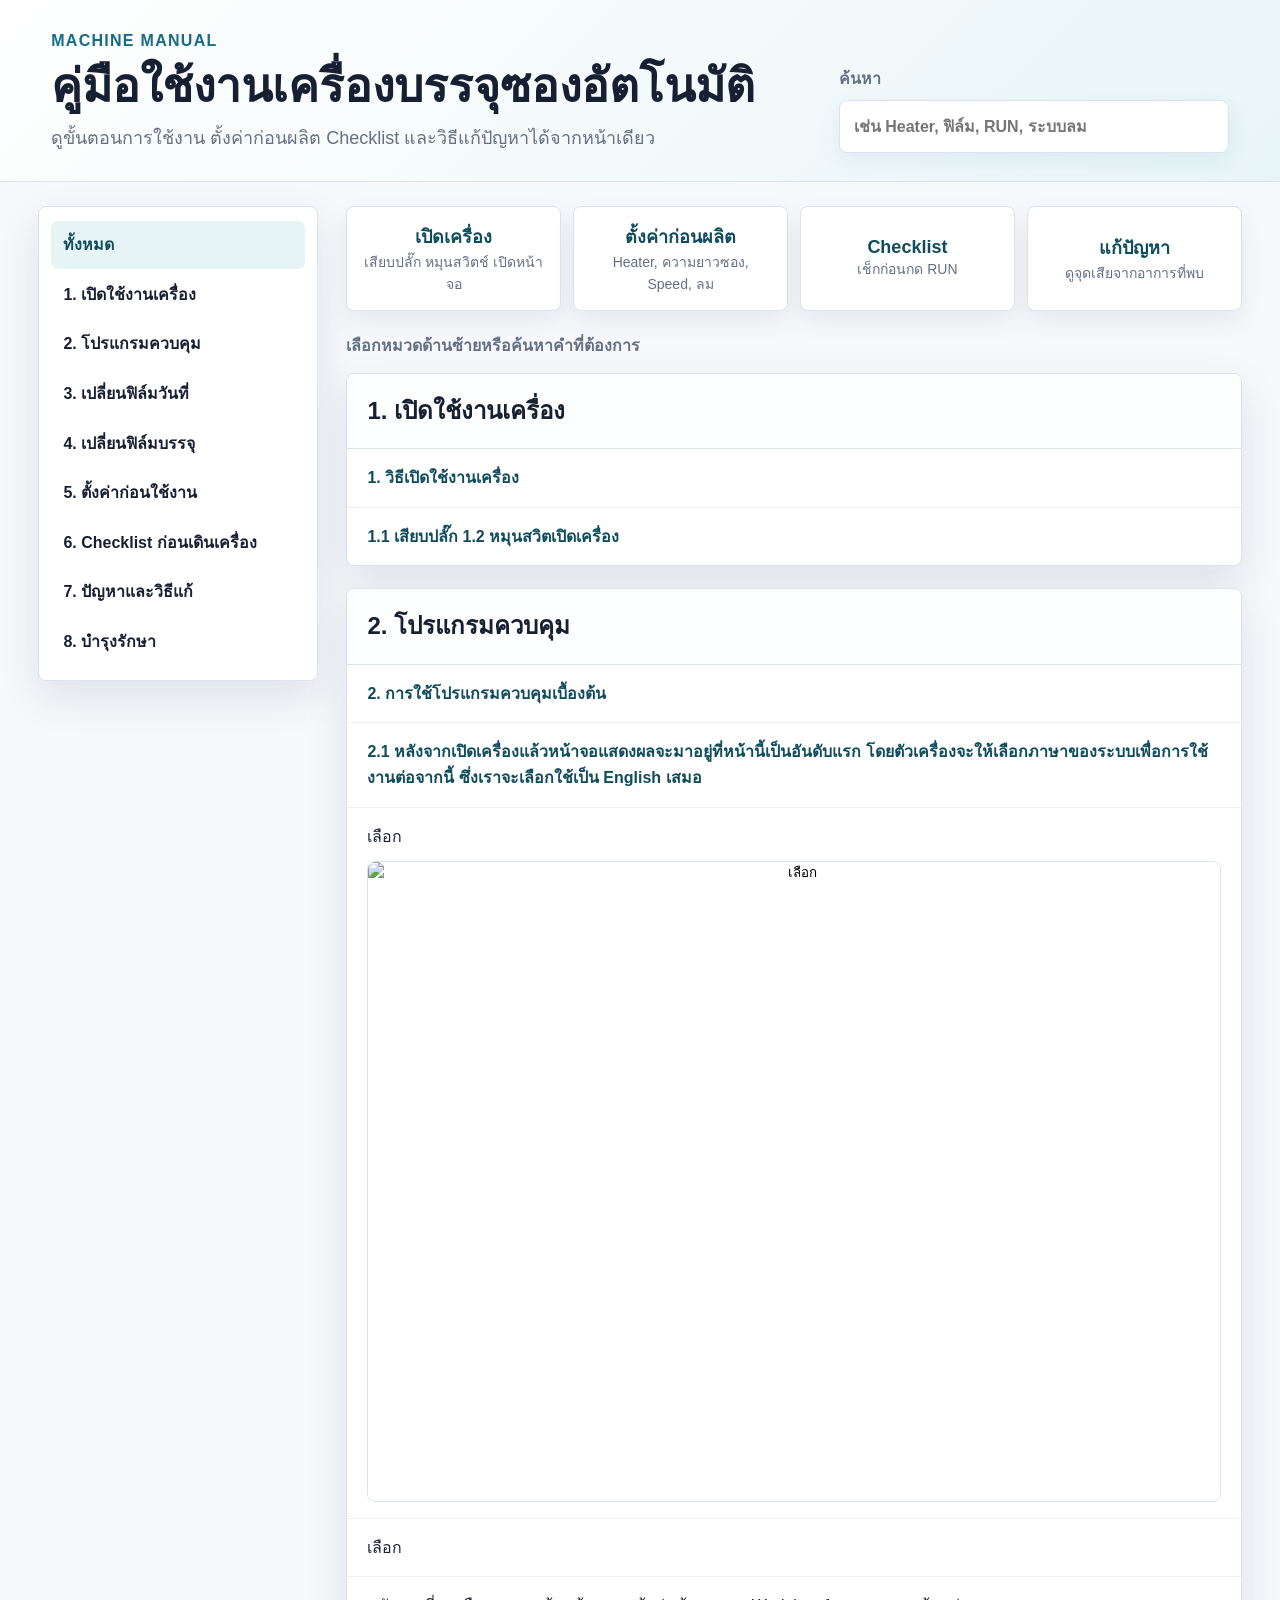
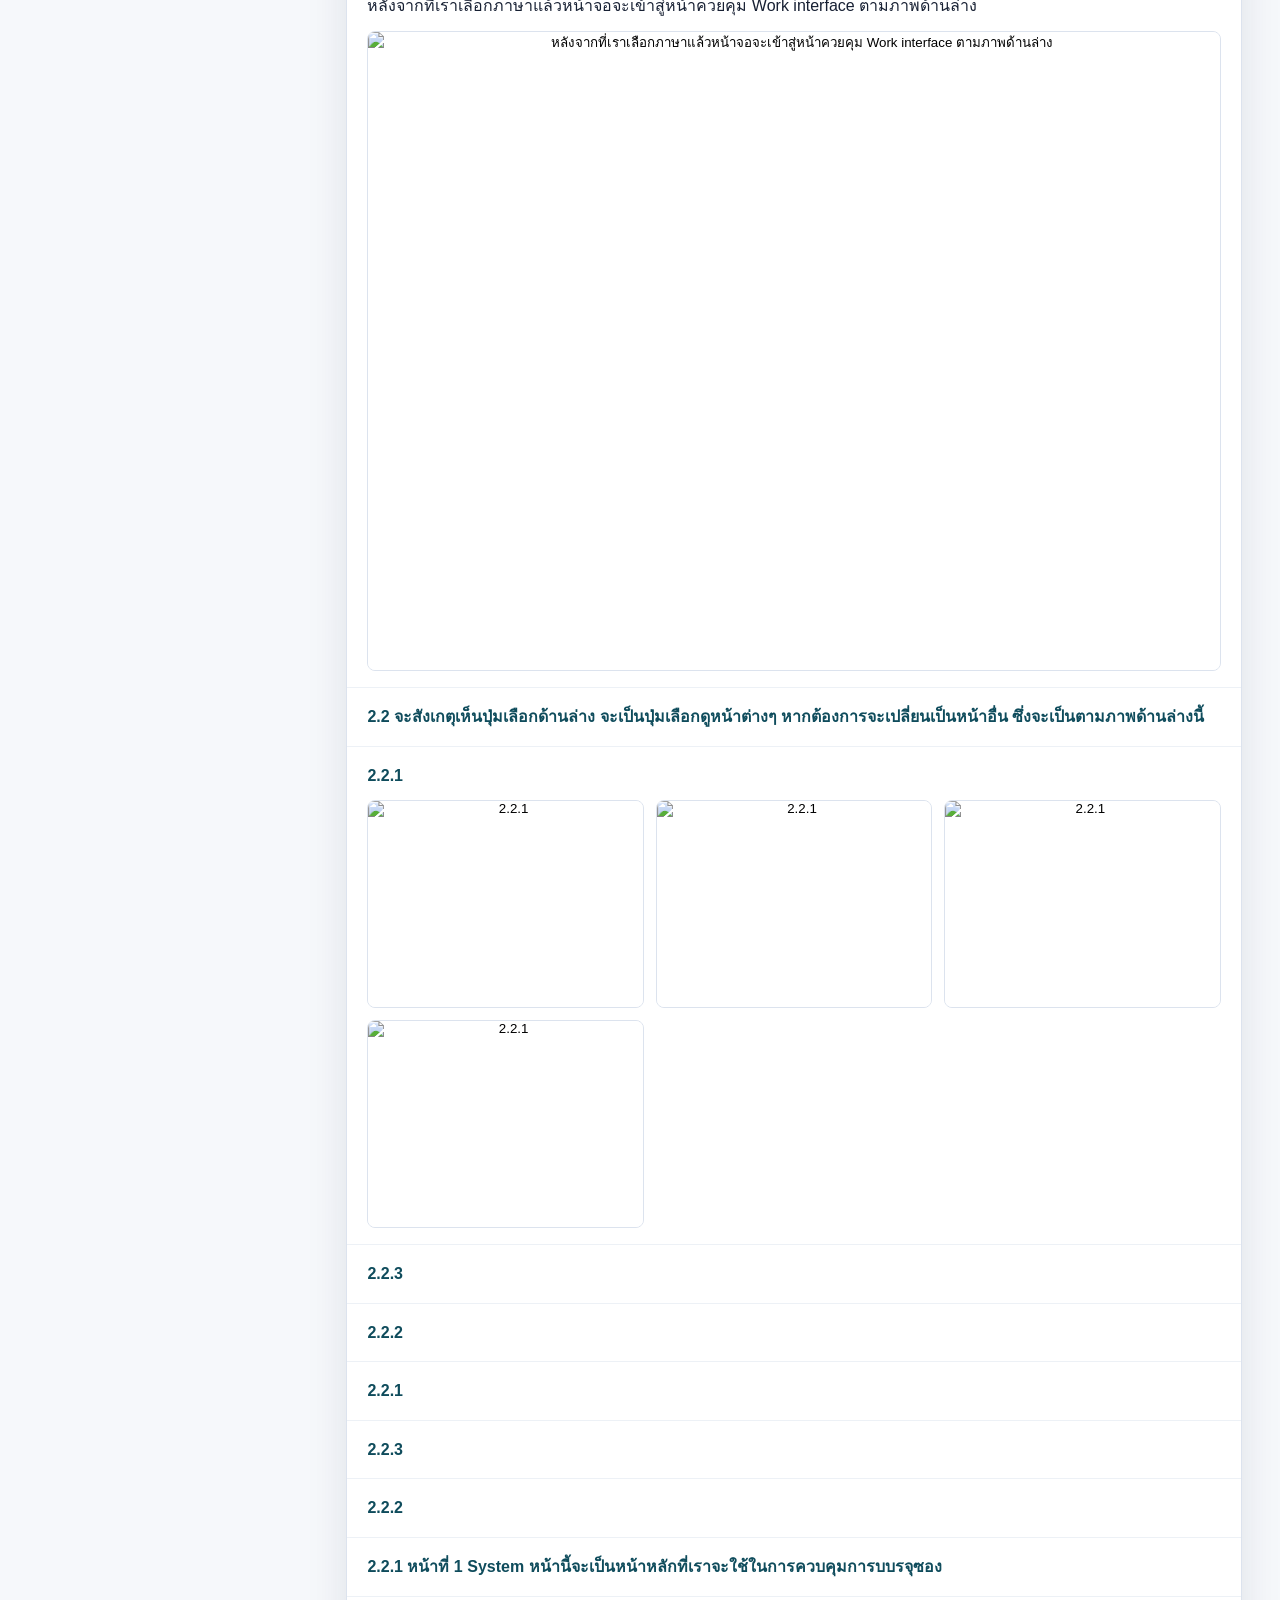
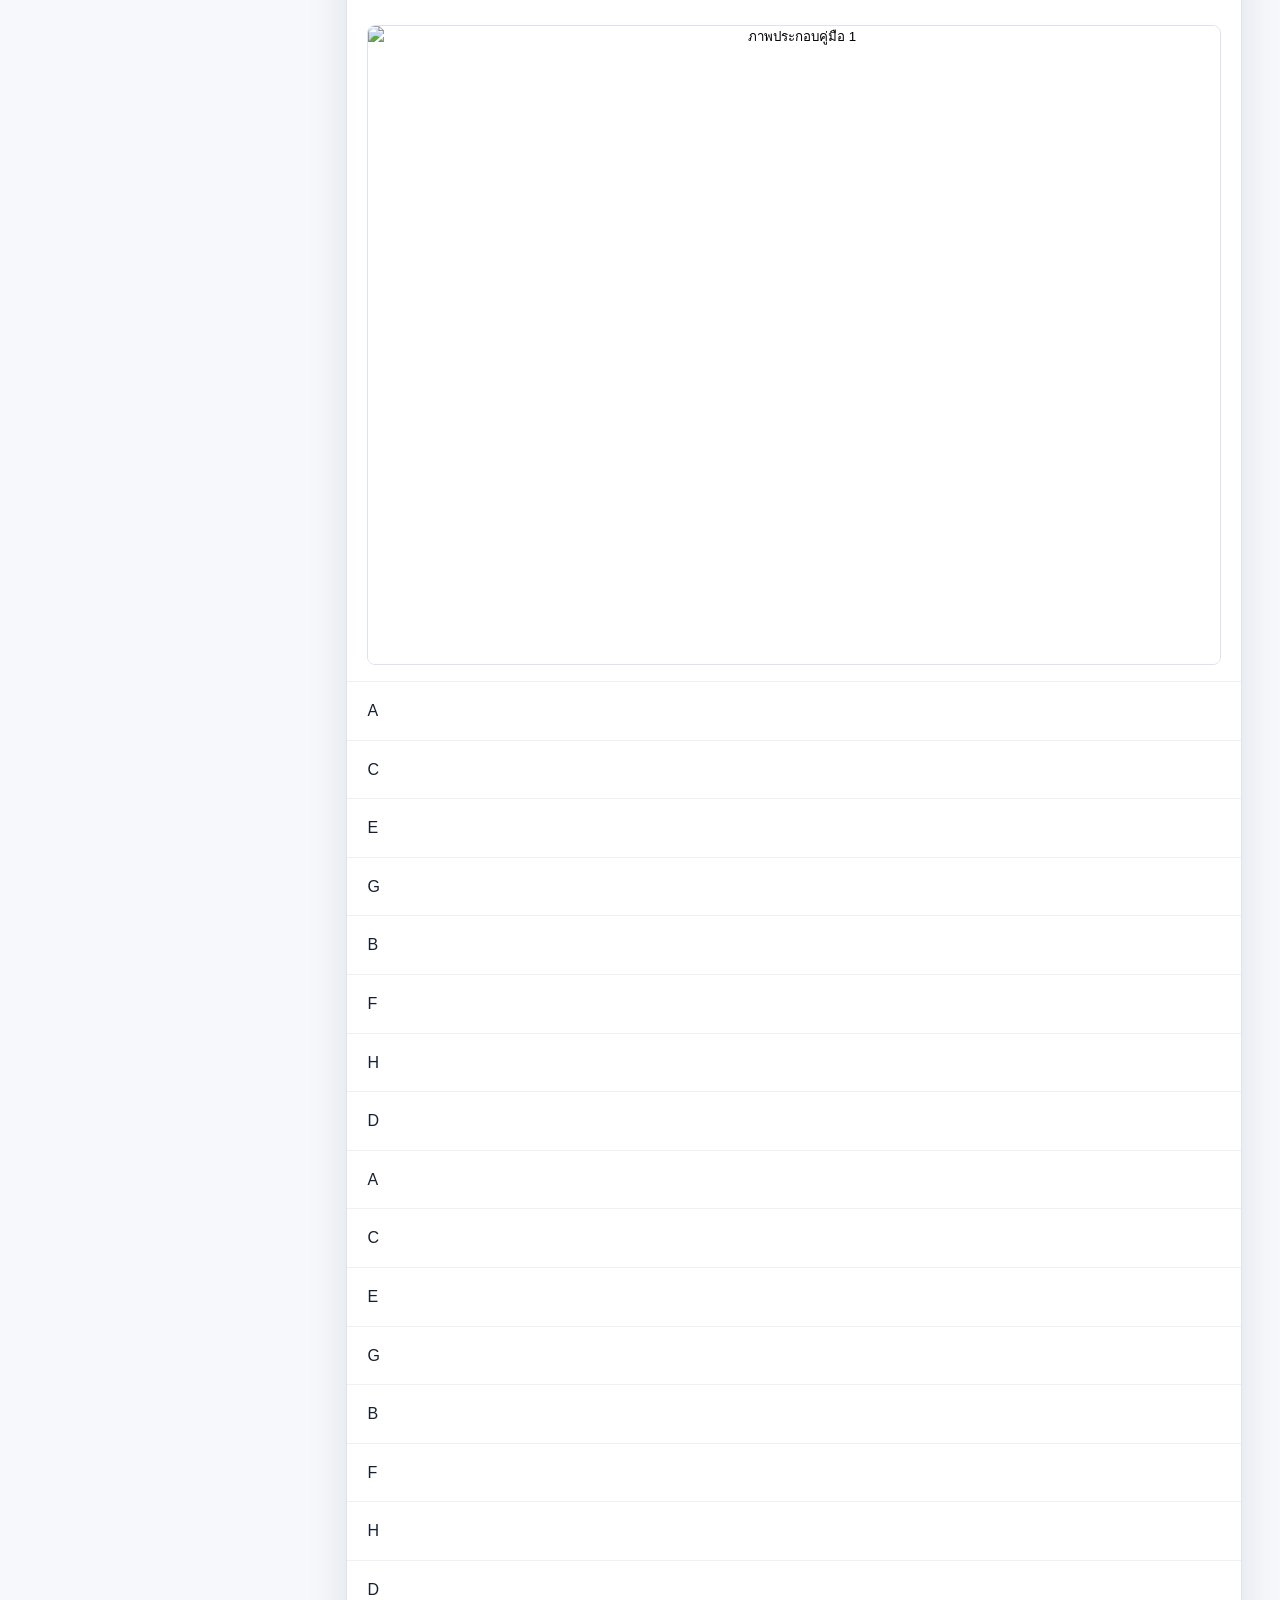
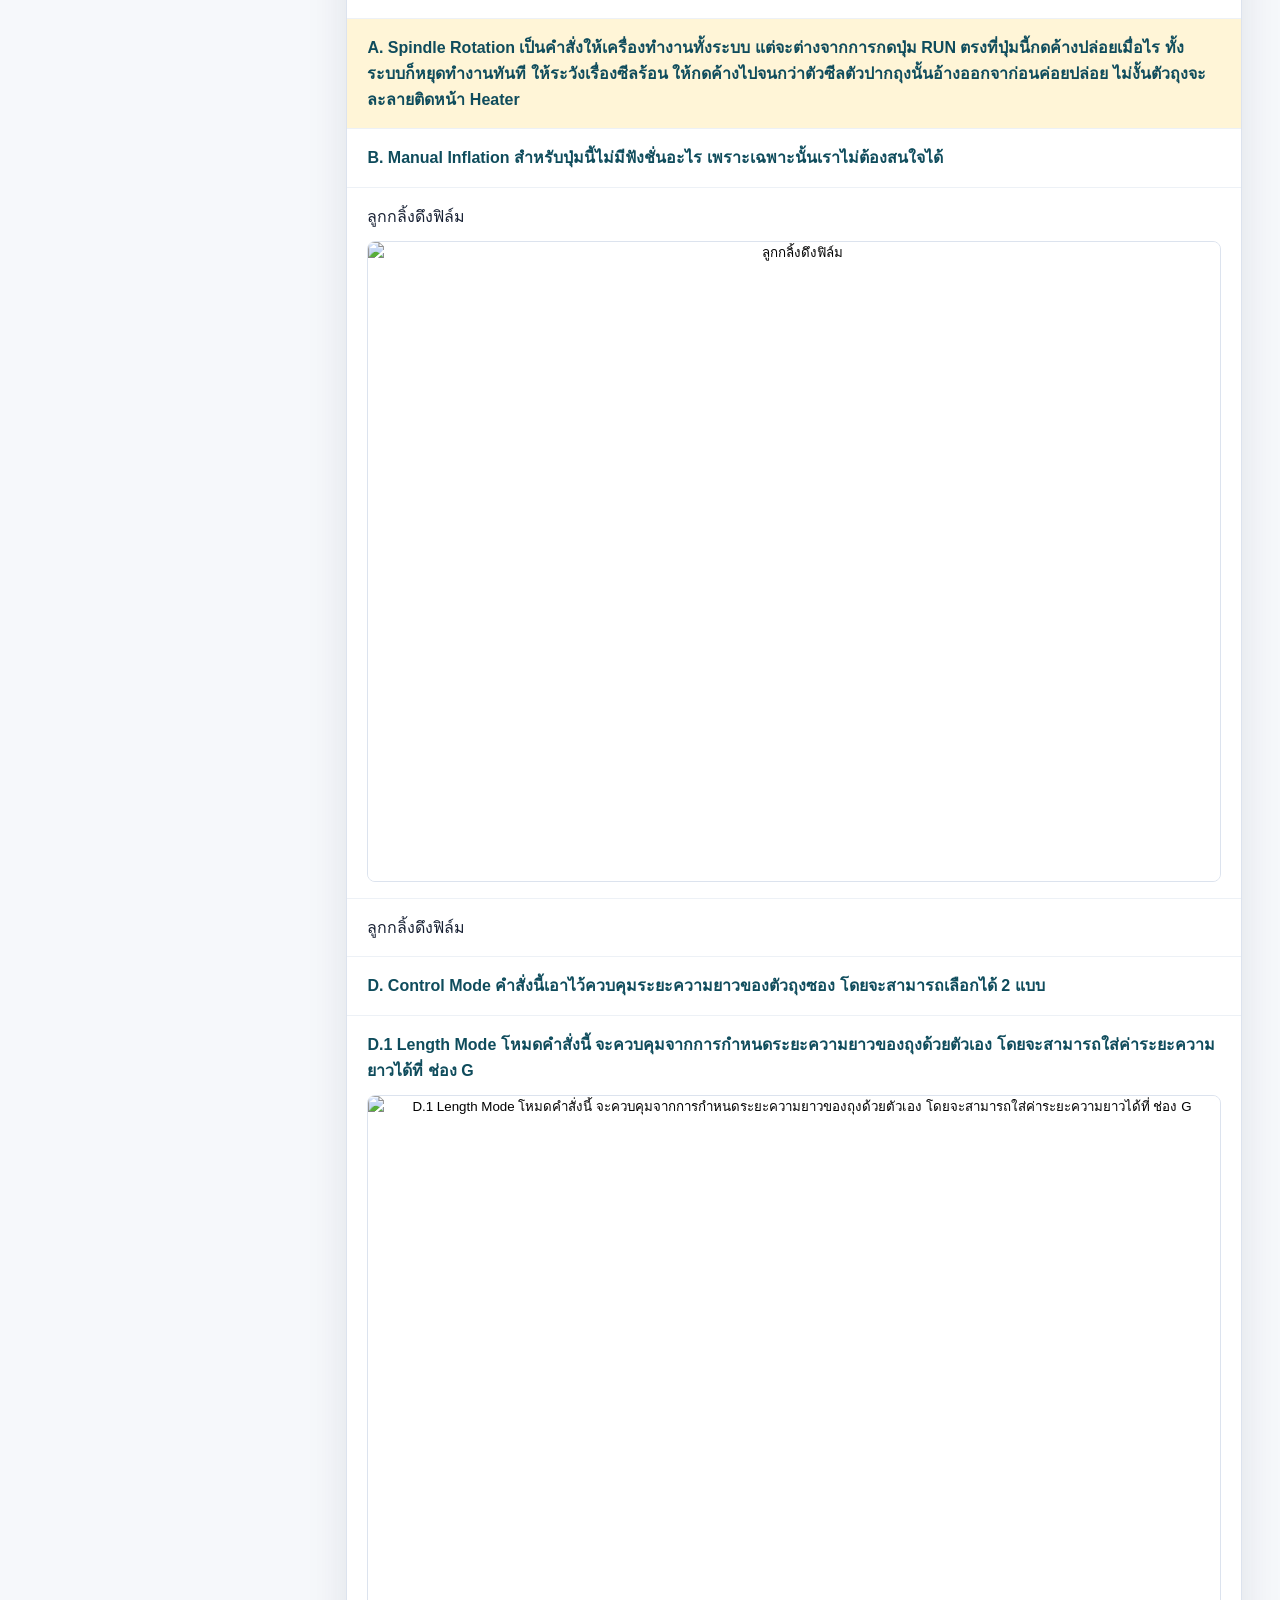
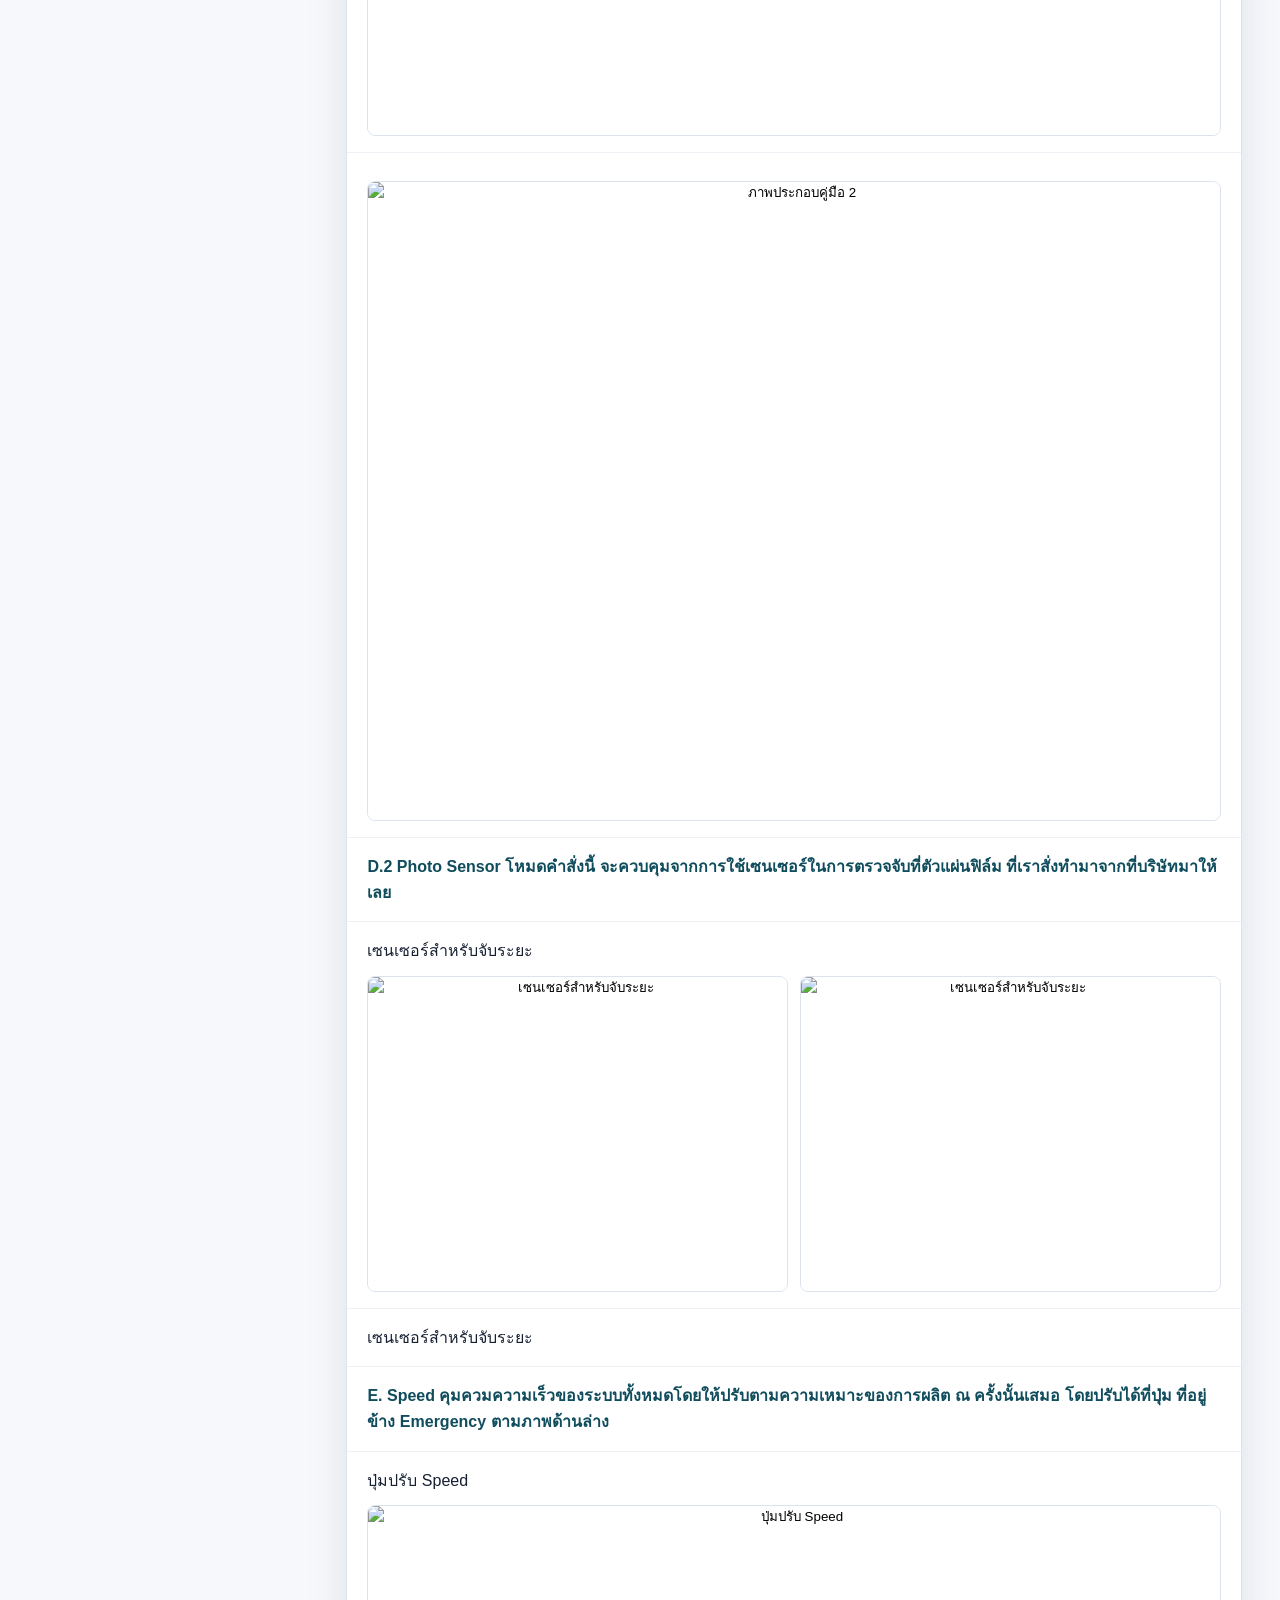
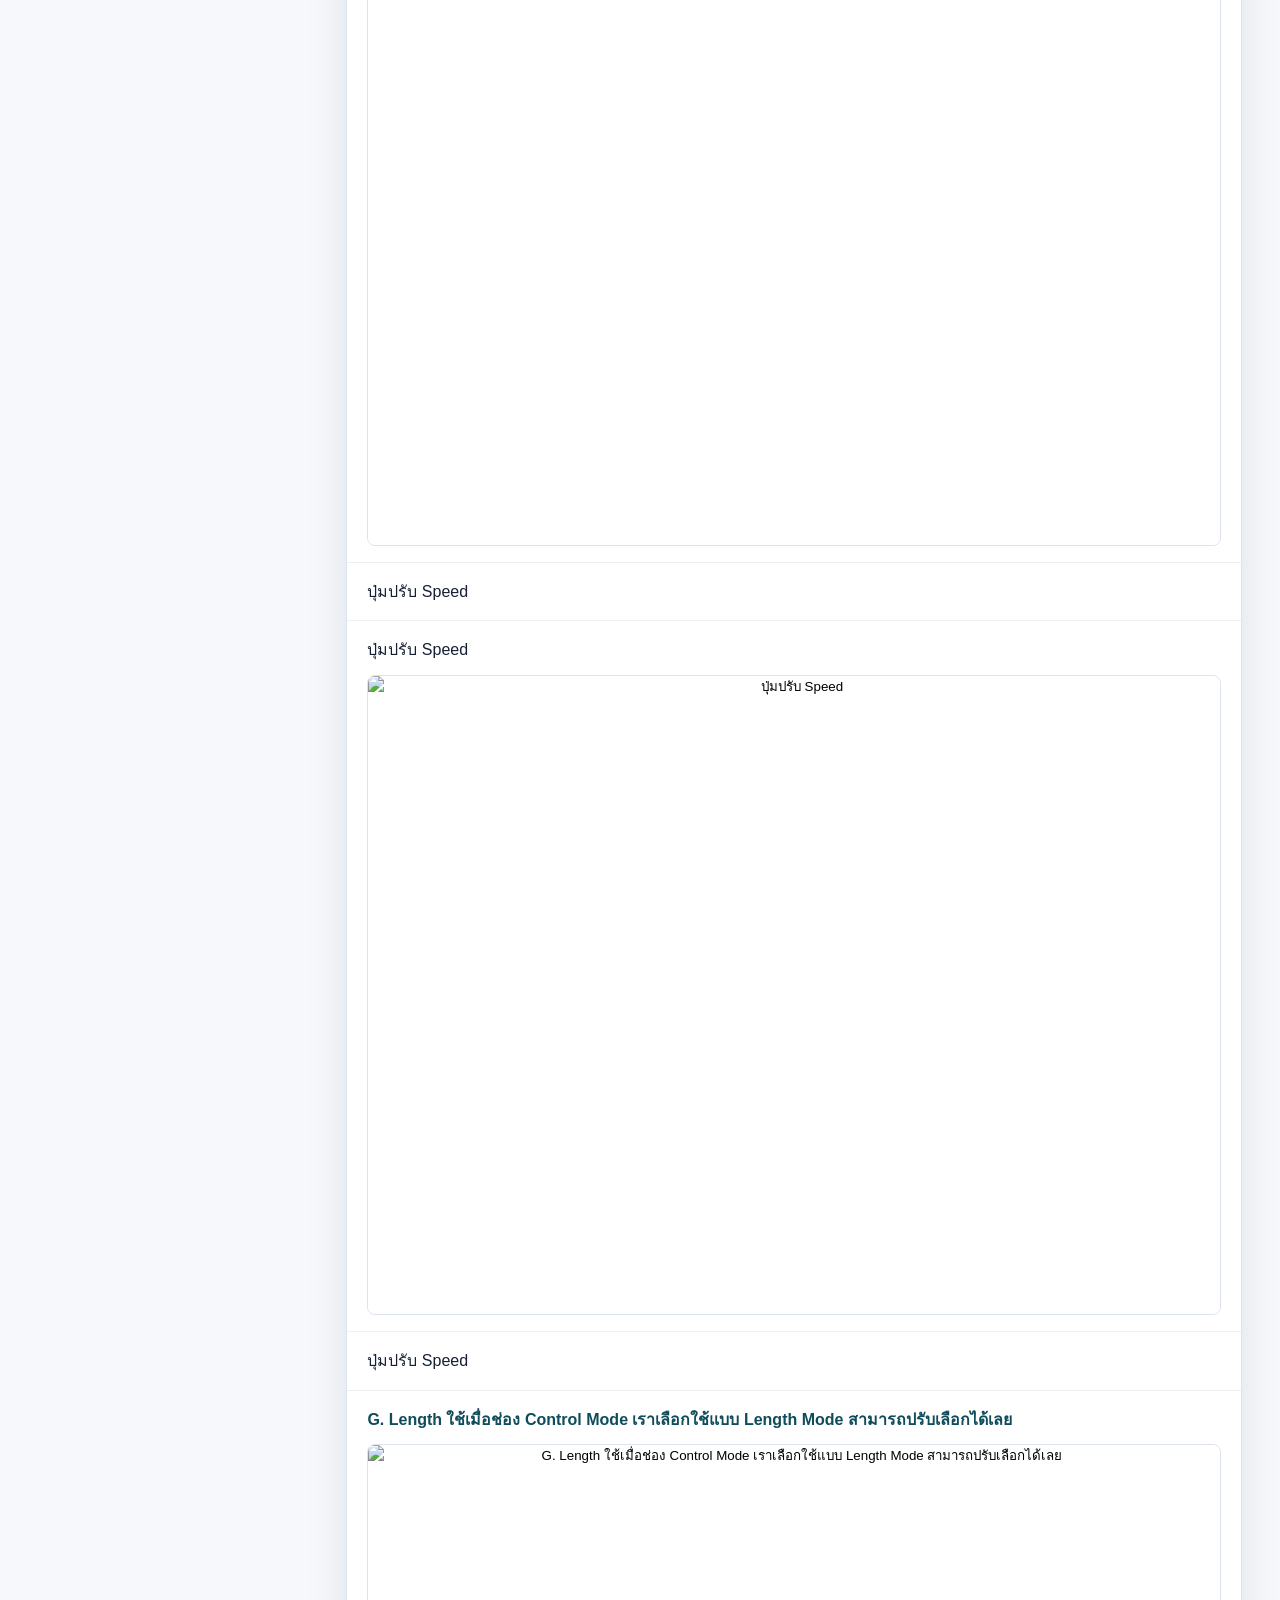
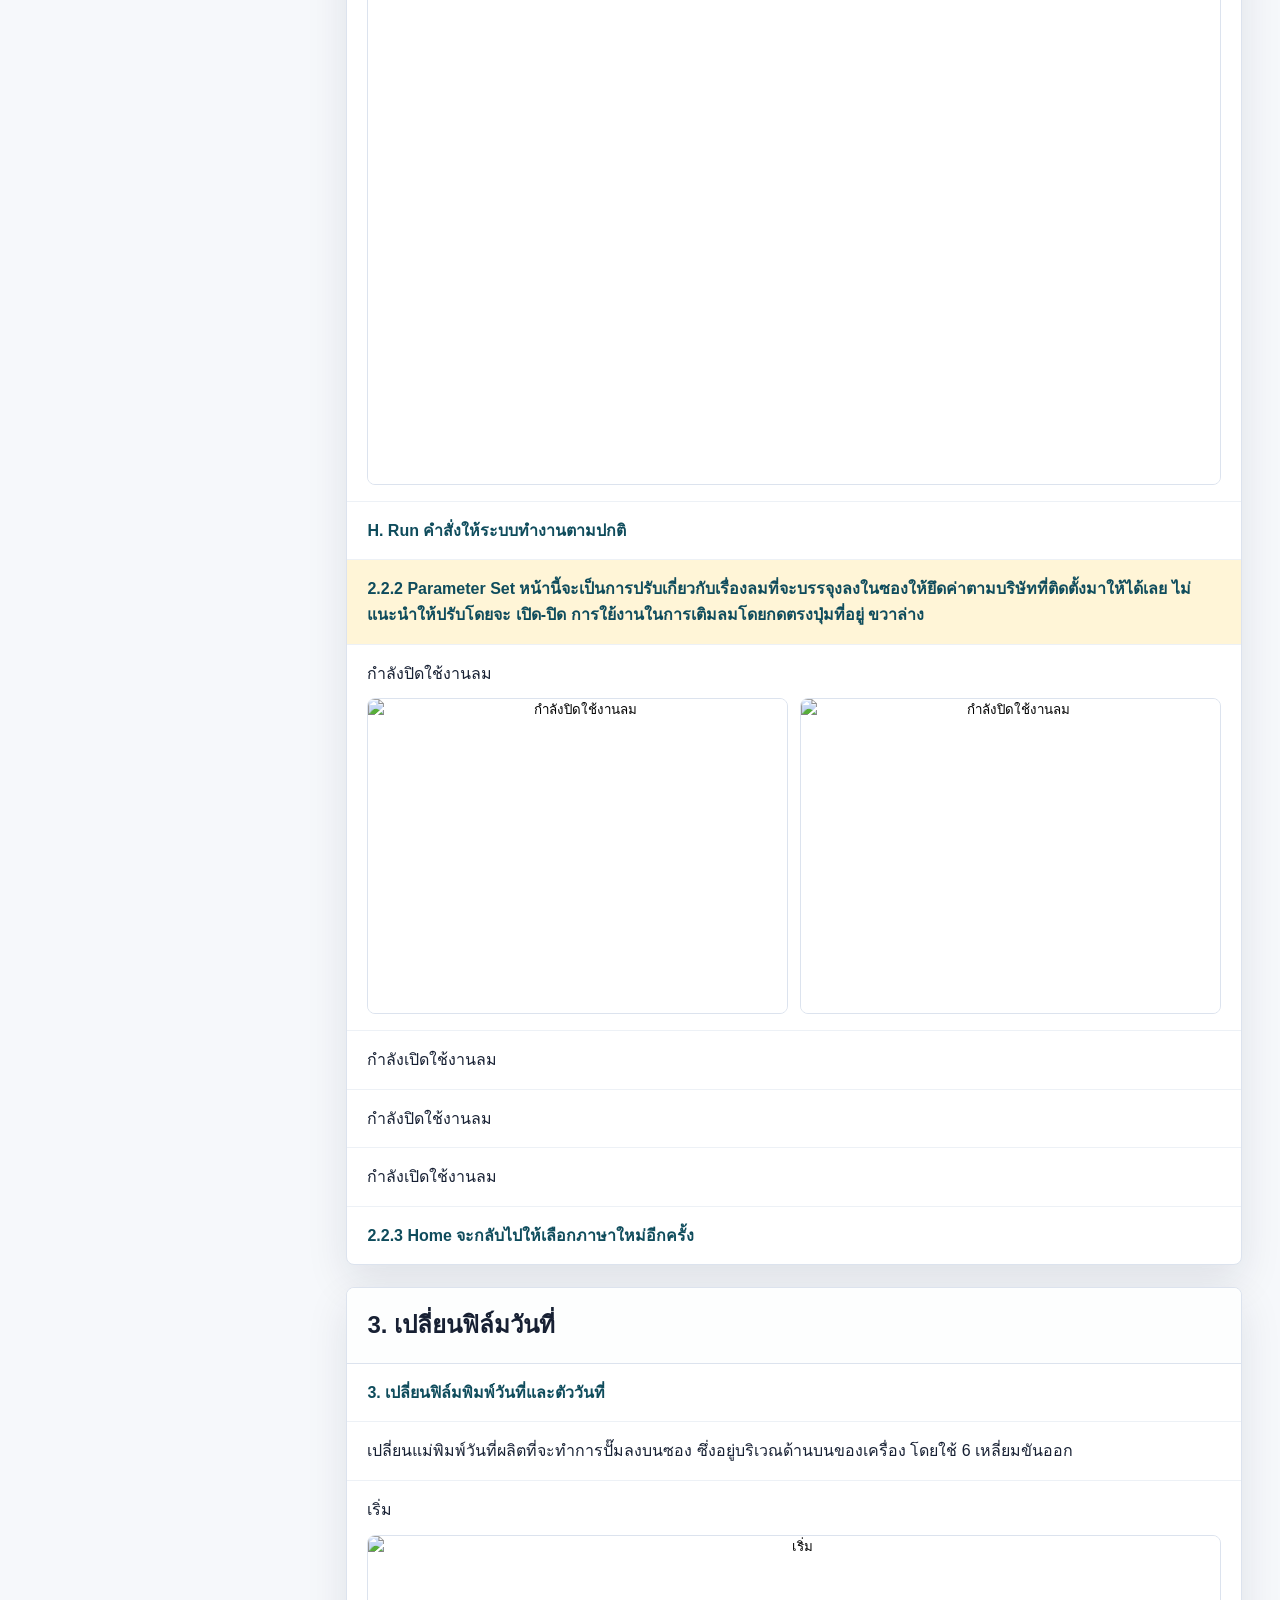
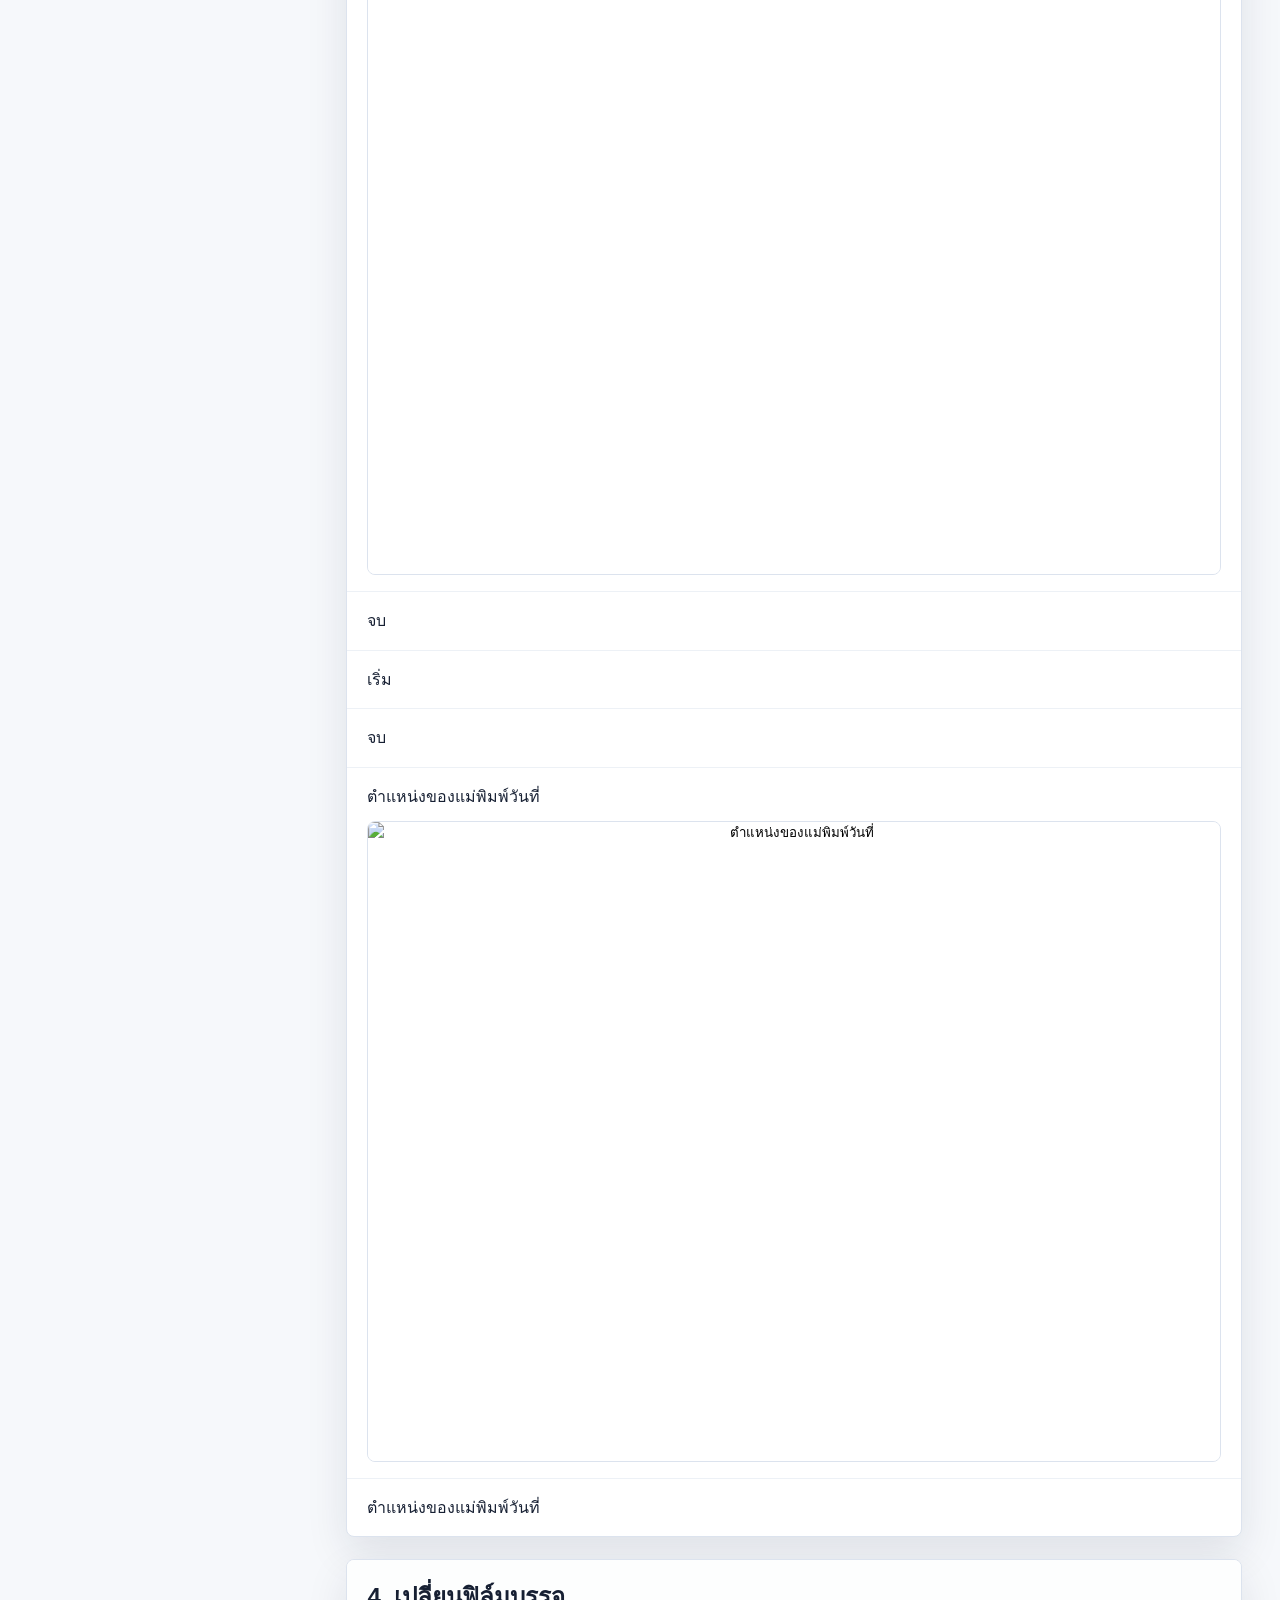
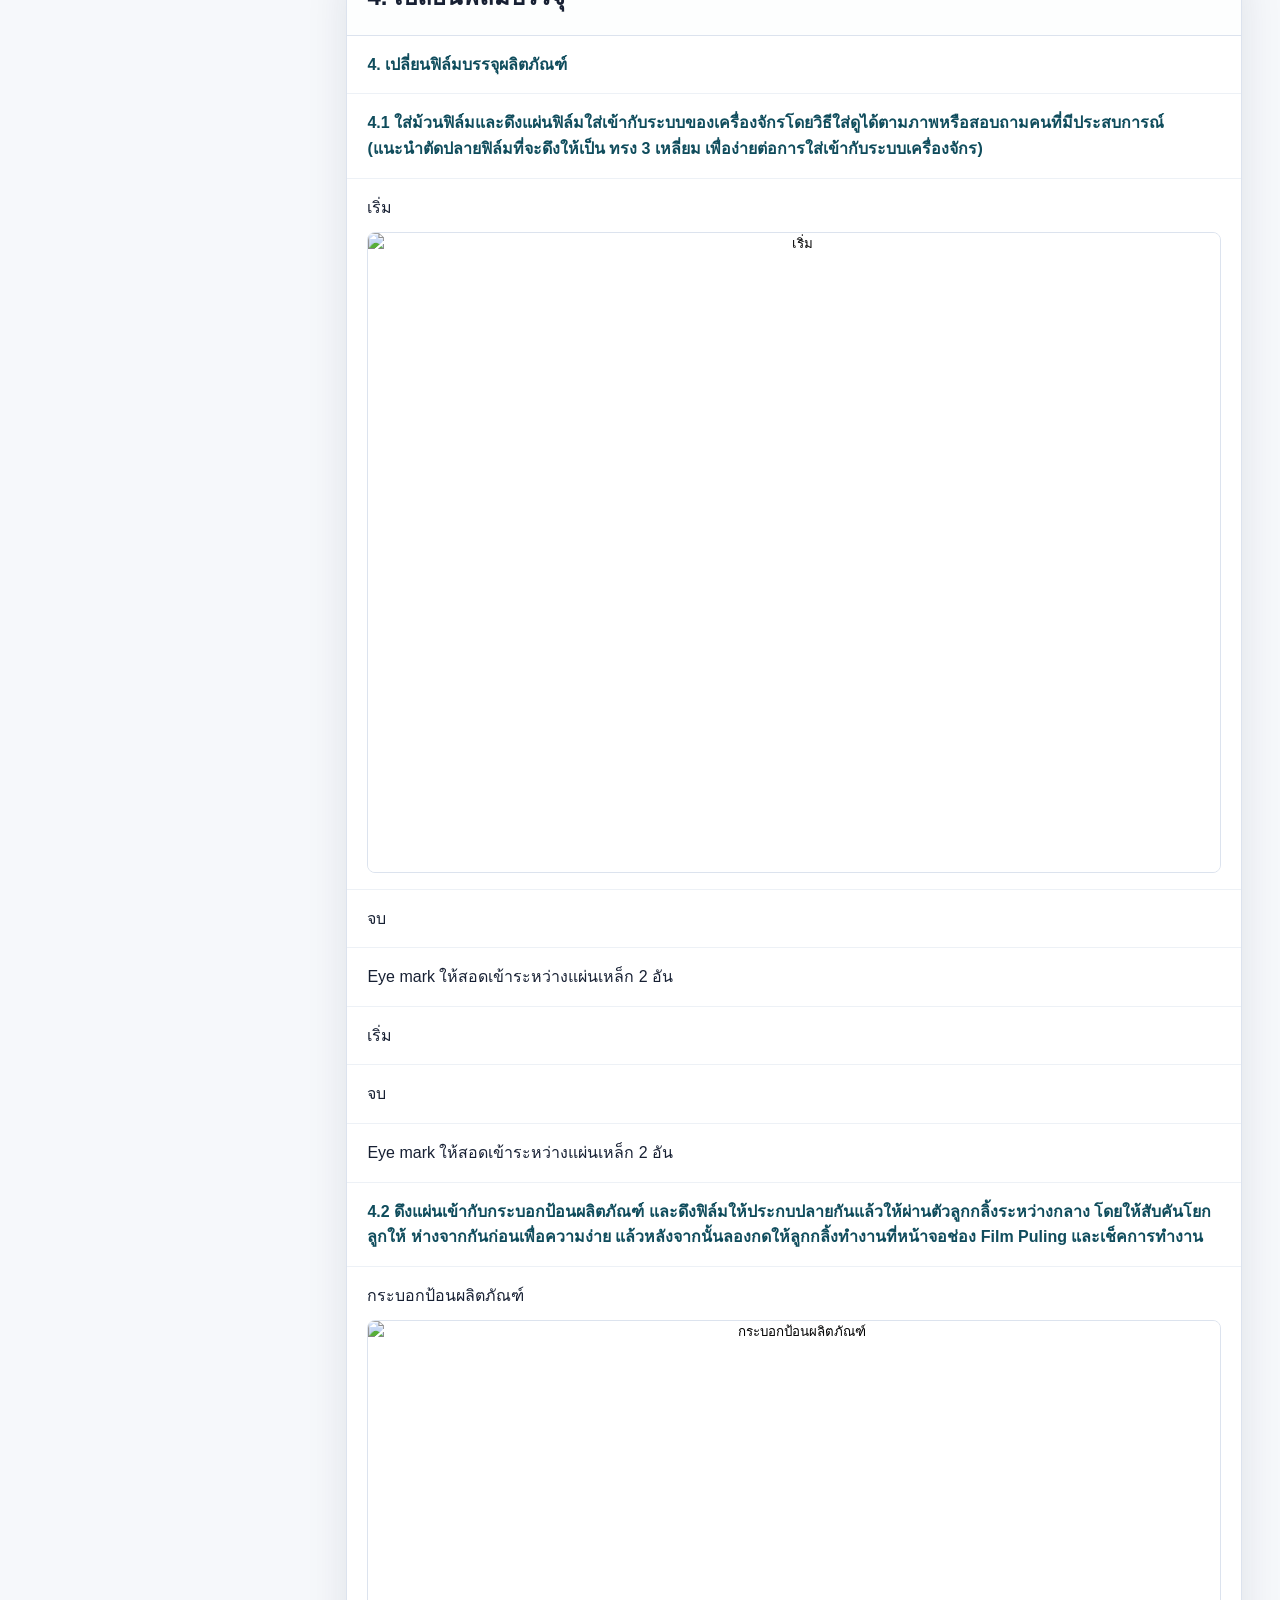
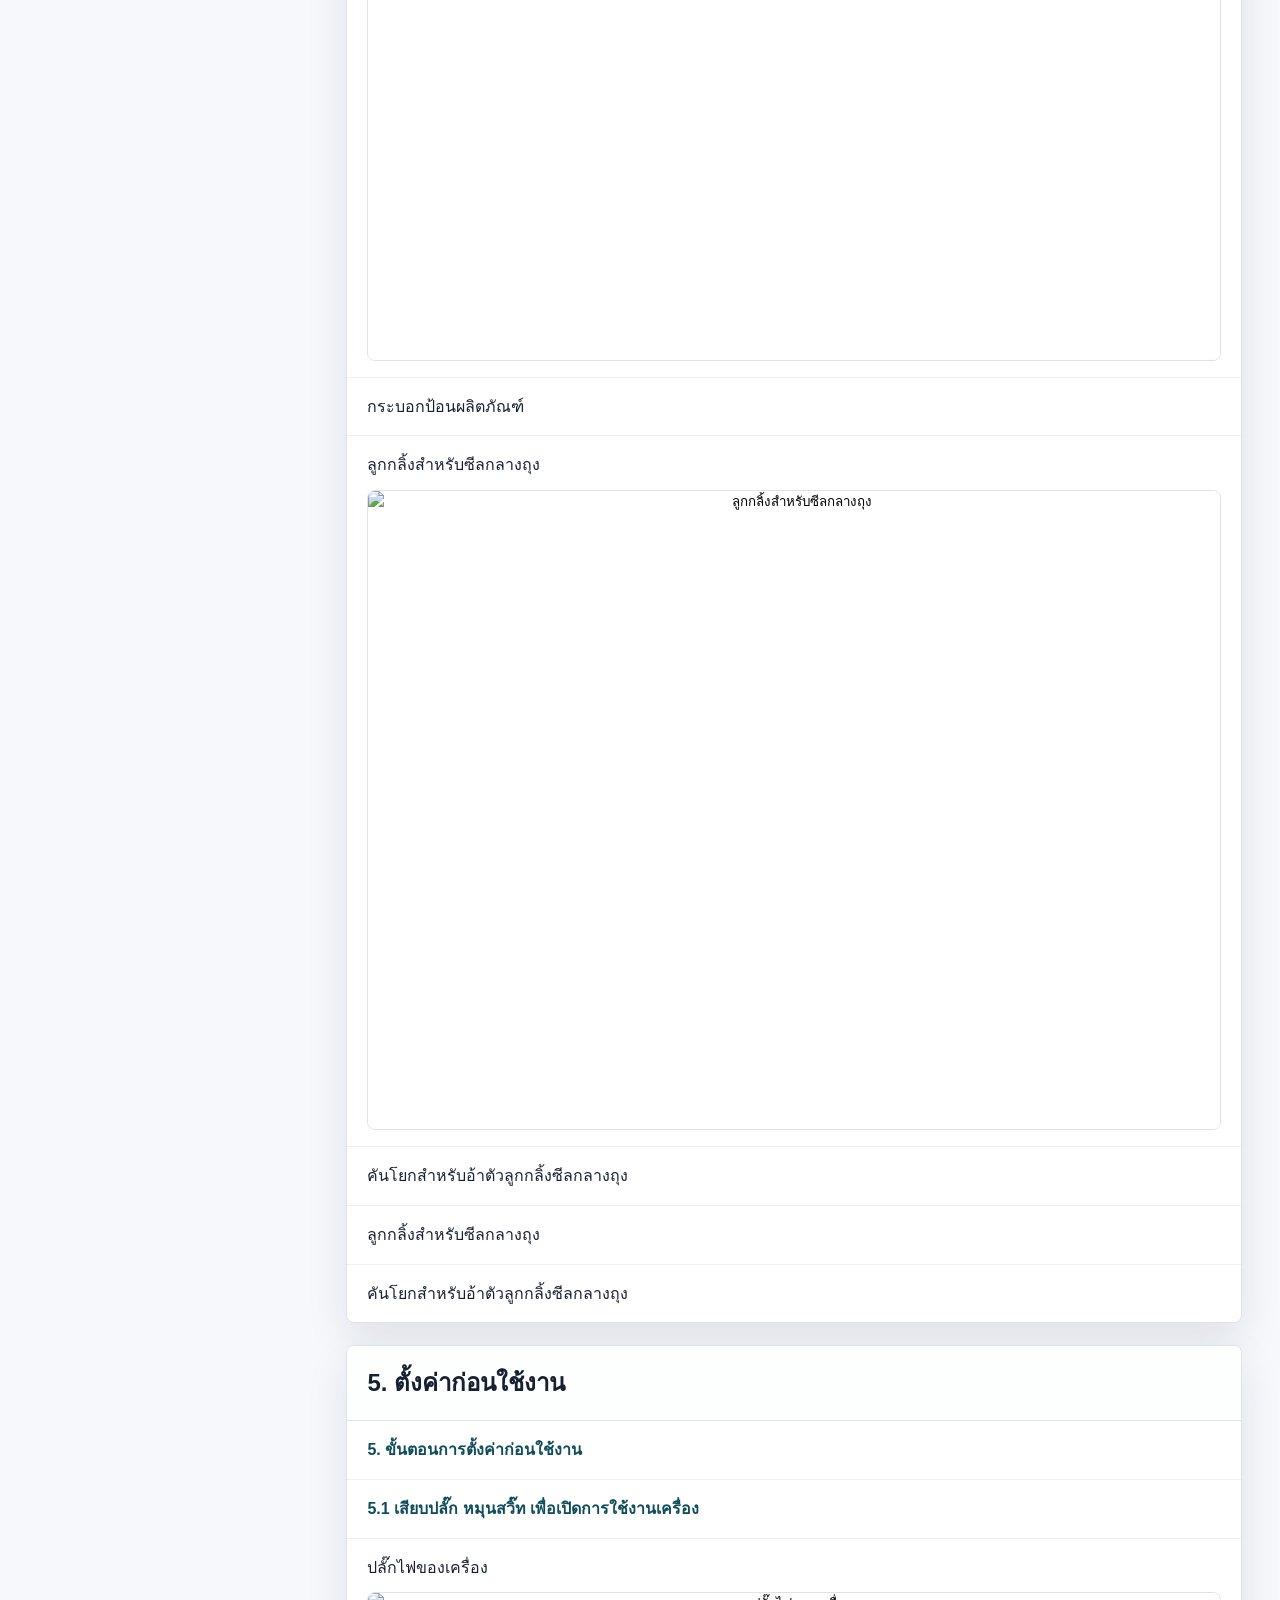
==== index.html @ e9bec258 "Add files via upload" ====
<!doctype html>
<html lang="th">
  <head>
    <meta charset="utf-8" />
    <meta name="viewport" content="width=device-width, initial-scale=1" />
    <title>คู่มือใช้งานเครื่องบรรจุซองอัตโนมัติ</title>
    <link rel="stylesheet" href="styles.css" />
  </head>
  <body>
    <header class="topbar">
      <div>
        <p class="eyebrow">Machine Manual</p>
        <h1>คู่มือใช้งานเครื่องบรรจุซองอัตโนมัติ</h1>
        <p class="subtitle">ดูขั้นตอนการใช้งาน ตั้งค่าก่อนผลิต Checklist และวิธีแก้ปัญหาได้จากหน้าเดียว</p>
      </div>
      <label class="search">
        <span>ค้นหา</span>
        <input id="searchInput" type="search" placeholder="เช่น Heater, ฟิล์ม, RUN, ระบบลม" autocomplete="off" />
      </label>
    </header>

    <main class="layout">
      <aside class="sidebar">
        <nav id="nav"></nav>
      </aside>

      <section class="content">
        <div id="quickActions" class="quick-actions"></div>
        <div id="resultsMeta" class="results-meta"></div>
        <div id="manualContent"></div>
      </section>
    </main>

    <dialog id="imageDialog" class="image-dialog">
      <button class="dialog-close" type="button" aria-label="ปิดรูป">×</button>
      <img alt="" />
      <p></p>
    </dialog>

    <script src="data.js"></script>
    <script src="app.js"></script>
  </body>
</html>
---- styles.css ----
:root {
  color-scheme: light;
  --bg: #f6f8fb;
  --panel: #ffffff;
  --ink: #172033;
  --muted: #647084;
  --line: #dce3ee;
  --brand: #176b87;
  --brand-dark: #0f4c5c;
  --soft: #e7f4f6;
  --warn: #fff5d7;
  --danger: #fde8e3;
  --shadow: 0 16px 42px rgba(20, 34, 55, 0.1);
}

* {
  box-sizing: border-box;
}

body {
  margin: 0;
  background: var(--bg);
  color: var(--ink);
  font-family: "Segoe UI", Tahoma, sans-serif;
  line-height: 1.6;
}

.topbar {
  display: grid;
  grid-template-columns: 1fr minmax(260px, 390px);
  gap: 24px;
  align-items: end;
  padding: 28px clamp(18px, 4vw, 54px);
  background: linear-gradient(135deg, #ffffff 0%, #e8f5f7 100%);
  border-bottom: 1px solid var(--line);
}

.eyebrow {
  margin: 0 0 6px;
  color: var(--brand);
  font-weight: 700;
  letter-spacing: 0.08em;
  text-transform: uppercase;
}

h1 {
  margin: 0;
  font-size: clamp(28px, 4vw, 46px);
  line-height: 1.15;
}

.subtitle {
  max-width: 720px;
  margin: 12px 0 0;
  color: var(--muted);
  font-size: 18px;
}

.search {
  display: grid;
  gap: 8px;
  color: var(--muted);
  font-weight: 700;
}

.search input {
  width: 100%;
  border: 1px solid var(--line);
  border-radius: 8px;
  padding: 13px 14px;
  color: var(--ink);
  font: inherit;
  background: #fff;
  box-shadow: 0 8px 22px rgba(23, 107, 135, 0.08);
}

.layout {
  display: grid;
  grid-template-columns: 280px 1fr;
  gap: 28px;
  width: min(1440px, 100%);
  margin: 0 auto;
  padding: 24px clamp(14px, 3vw, 40px) 50px;
}

.sidebar {
  position: sticky;
  top: 16px;
  align-self: start;
  background: var(--panel);
  border: 1px solid var(--line);
  border-radius: 8px;
  padding: 12px;
  box-shadow: var(--shadow);
}

.nav-button {
  display: block;
  width: 100%;
  border: 0;
  border-radius: 7px;
  margin: 2px 0;
  padding: 11px 12px;
  text-align: left;
  color: var(--ink);
  background: transparent;
  font: inherit;
  font-weight: 700;
  cursor: pointer;
}

.nav-button:hover,
.nav-button.active {
  background: var(--soft);
  color: var(--brand-dark);
}

.quick-actions {
  display: grid;
  grid-template-columns: repeat(4, minmax(0, 1fr));
  gap: 12px;
  margin-bottom: 22px;
}

.quick-card {
  border: 1px solid var(--line);
  border-radius: 8px;
  padding: 15px;
  background: var(--panel);
  cursor: pointer;
  box-shadow: 0 10px 24px rgba(20, 34, 55, 0.07);
}

.quick-card strong {
  display: block;
  font-size: 18px;
  color: var(--brand-dark);
}

.quick-card span {
  color: var(--muted);
  font-size: 14px;
}

.results-meta {
  margin: 0 0 14px;
  color: var(--muted);
  font-weight: 700;
}

.section {
  margin: 0 0 22px;
  background: var(--panel);
  border: 1px solid var(--line);
  border-radius: 8px;
  overflow: hidden;
  box-shadow: var(--shadow);
}

.section-header {
  padding: 18px 20px;
  background: #fdfefe;
  border-bottom: 1px solid var(--line);
}

.section-header h2 {
  margin: 0;
  font-size: 24px;
}

.block {
  padding: 16px 20px;
  border-bottom: 1px solid #edf1f6;
}

.block:last-child {
  border-bottom: 0;
}

.step-title {
  margin: 0 0 8px;
  font-weight: 800;
  color: var(--brand-dark);
}

.block p {
  margin: 0;
}

.gallery {
  display: grid;
  grid-template-columns: repeat(auto-fit, minmax(210px, 1fr));
  gap: 12px;
  margin-top: 12px;
}

.gallery button {
  border: 1px solid var(--line);
  border-radius: 8px;
  padding: 0;
  background: #f9fbfd;
  overflow: hidden;
  cursor: zoom-in;
}

.gallery img {
  display: block;
  width: 100%;
  aspect-ratio: 4 / 3;
  object-fit: contain;
  background: #fff;
}

.check-row {
  display: flex;
  gap: 10px;
  align-items: flex-start;
}

.check-row input {
  width: 20px;
  height: 20px;
  margin-top: 3px;
  accent-color: var(--brand);
}

.problem {
  background: var(--danger);
}

.note {
  background: var(--warn);
}

.empty {
  padding: 28px;
  border: 1px dashed var(--line);
  border-radius: 8px;
  background: #fff;
  color: var(--muted);
}

.image-dialog {
  width: min(1100px, calc(100vw - 28px));
  border: 0;
  border-radius: 8px;
  padding: 16px;
  box-shadow: 0 26px 80px rgba(0, 0, 0, 0.32);
}

.image-dialog::backdrop {
  background: rgba(12, 21, 32, 0.64);
}

.image-dialog img {
  display: block;
  width: 100%;
  max-height: 78vh;
  object-fit: contain;
}

.image-dialog p {
  margin: 10px 42px 0 0;
  color: var(--muted);
}

.dialog-close {
  position: absolute;
  right: 12px;
  top: 10px;
  width: 34px;
  height: 34px;
  border: 0;
  border-radius: 50%;
  background: var(--ink);
  color: #fff;
  font-size: 24px;
  line-height: 1;
  cursor: pointer;
}

mark {
  border-radius: 4px;
  padding: 0 2px;
  background: #ffe28a;
}

@media (max-width: 900px) {
  .topbar,
  .layout,
  .quick-actions {
    grid-template-columns: 1fr;
  }

  .sidebar {
    position: static;
  }

  .layout {
    gap: 16px;
  }
}

@media (max-width: 560px) {
  .topbar {
    padding: 22px 14px;
  }

  .section-header,
  .block {
    padding: 14px;
  }
}
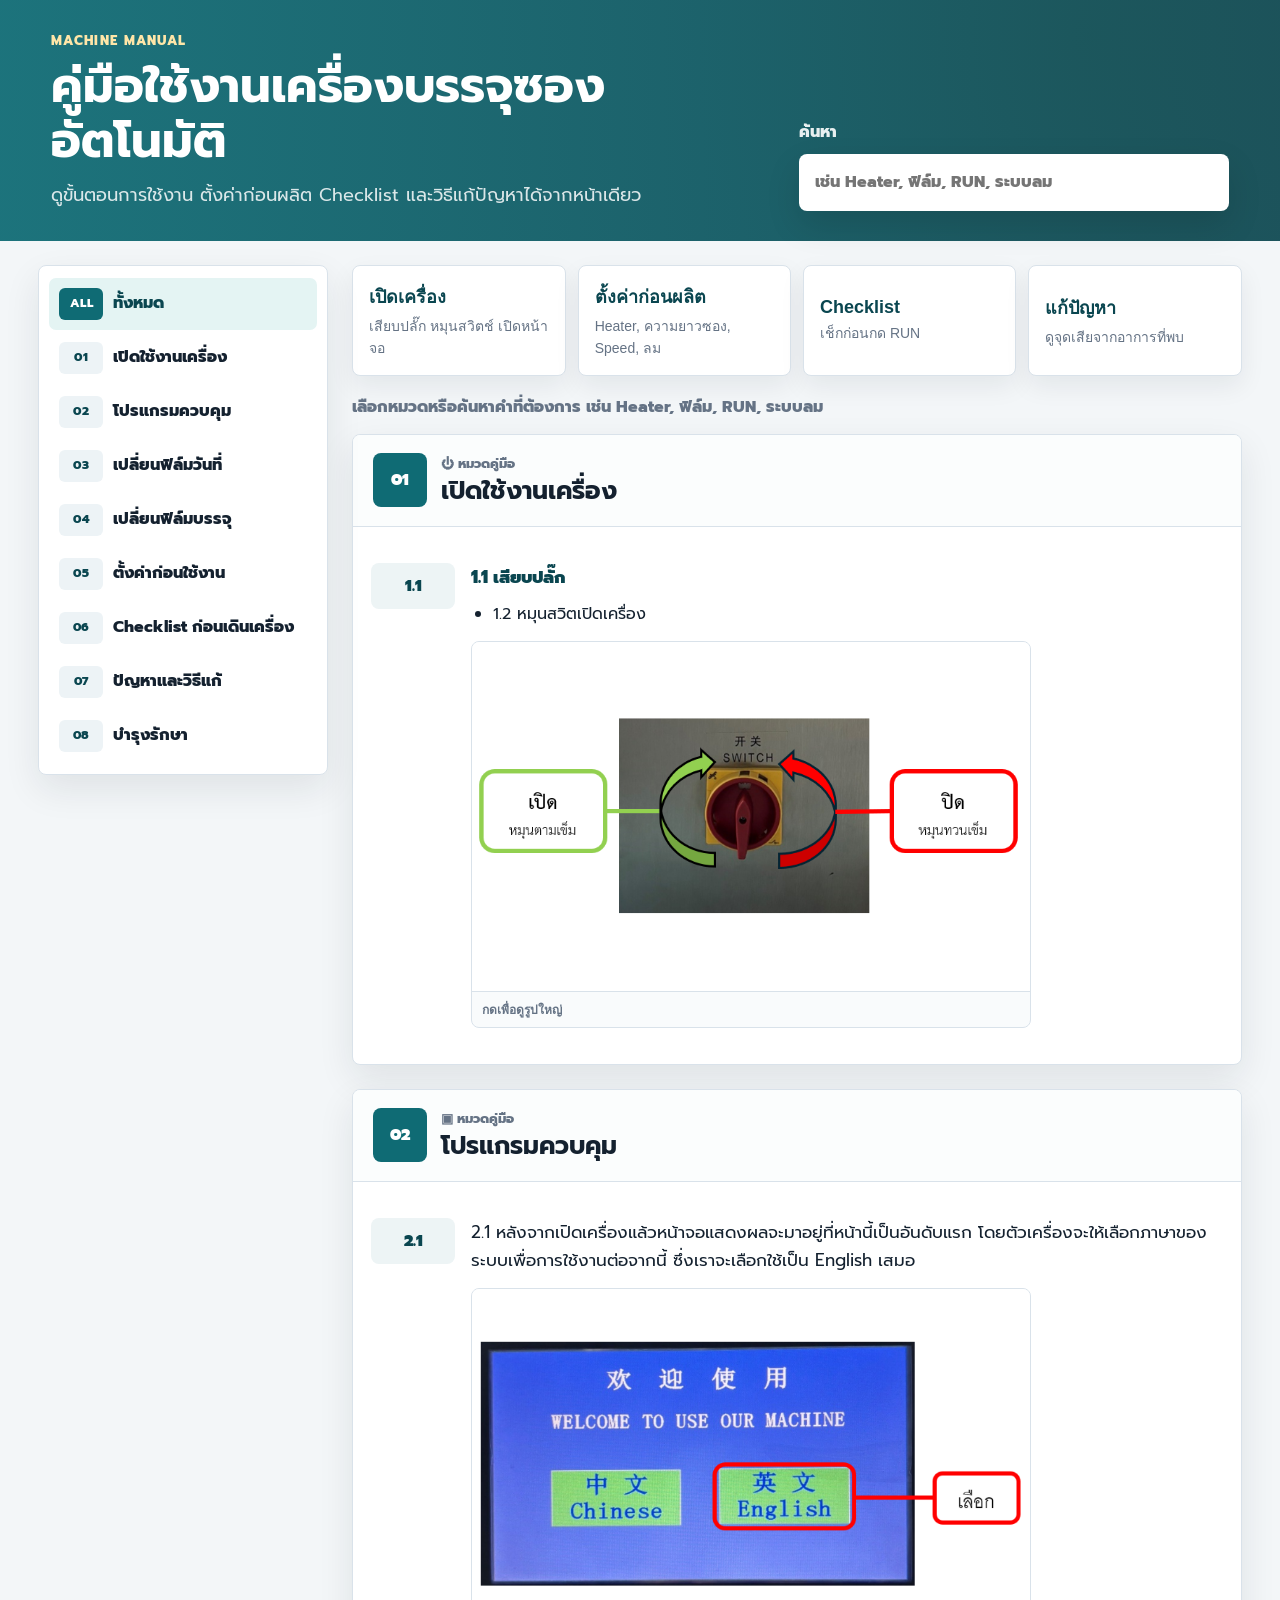
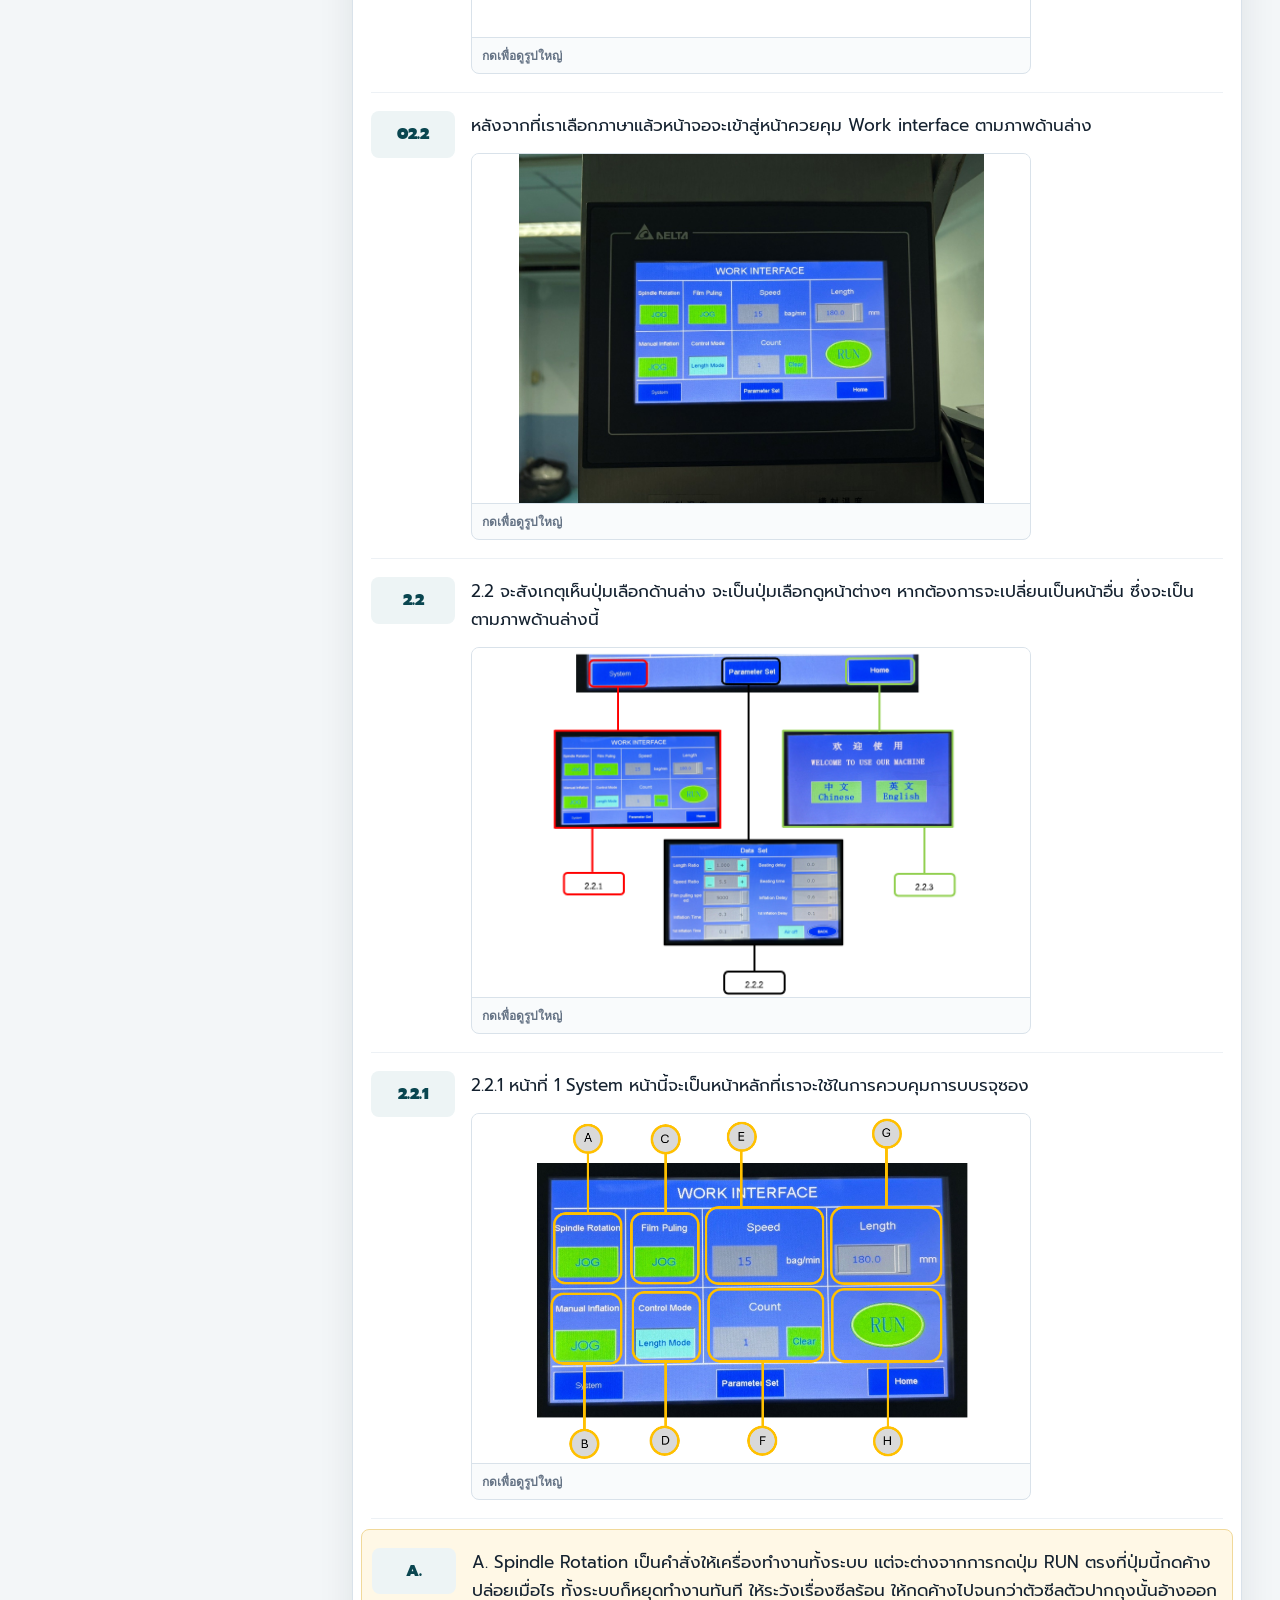
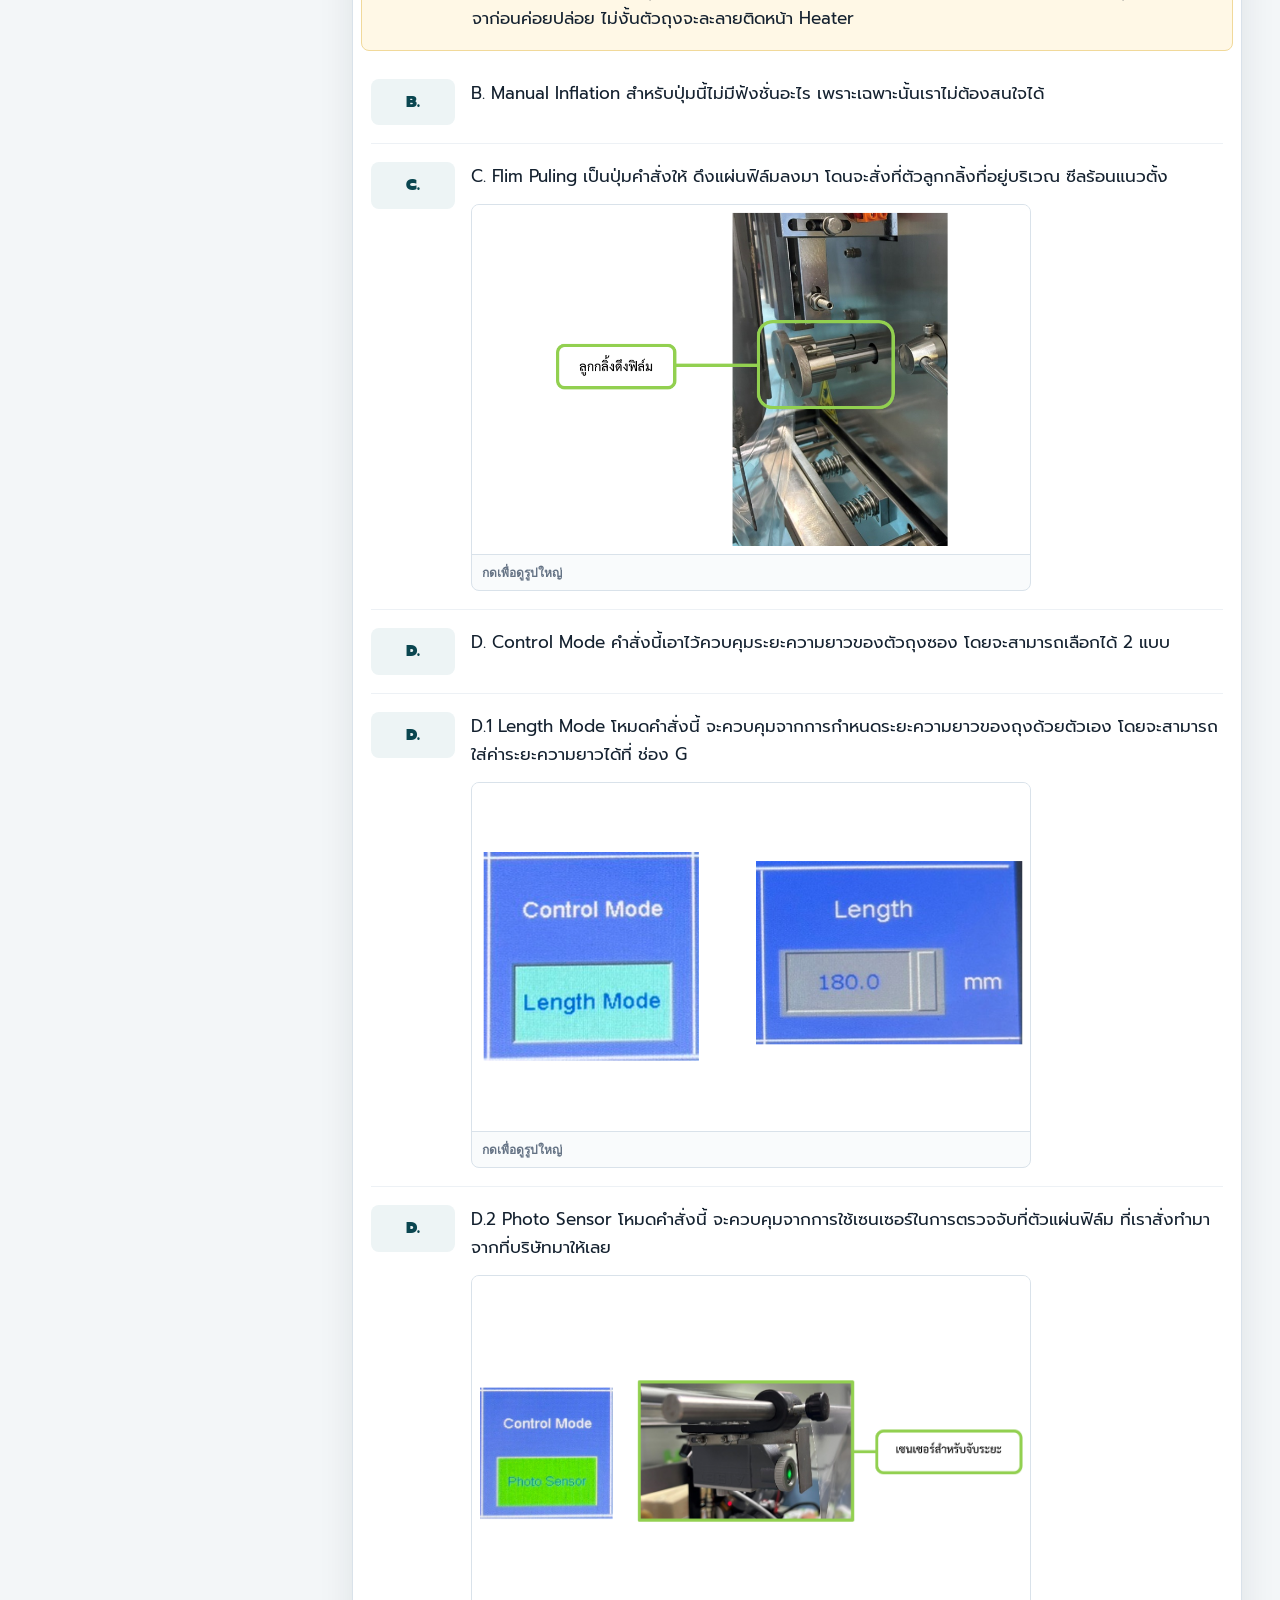
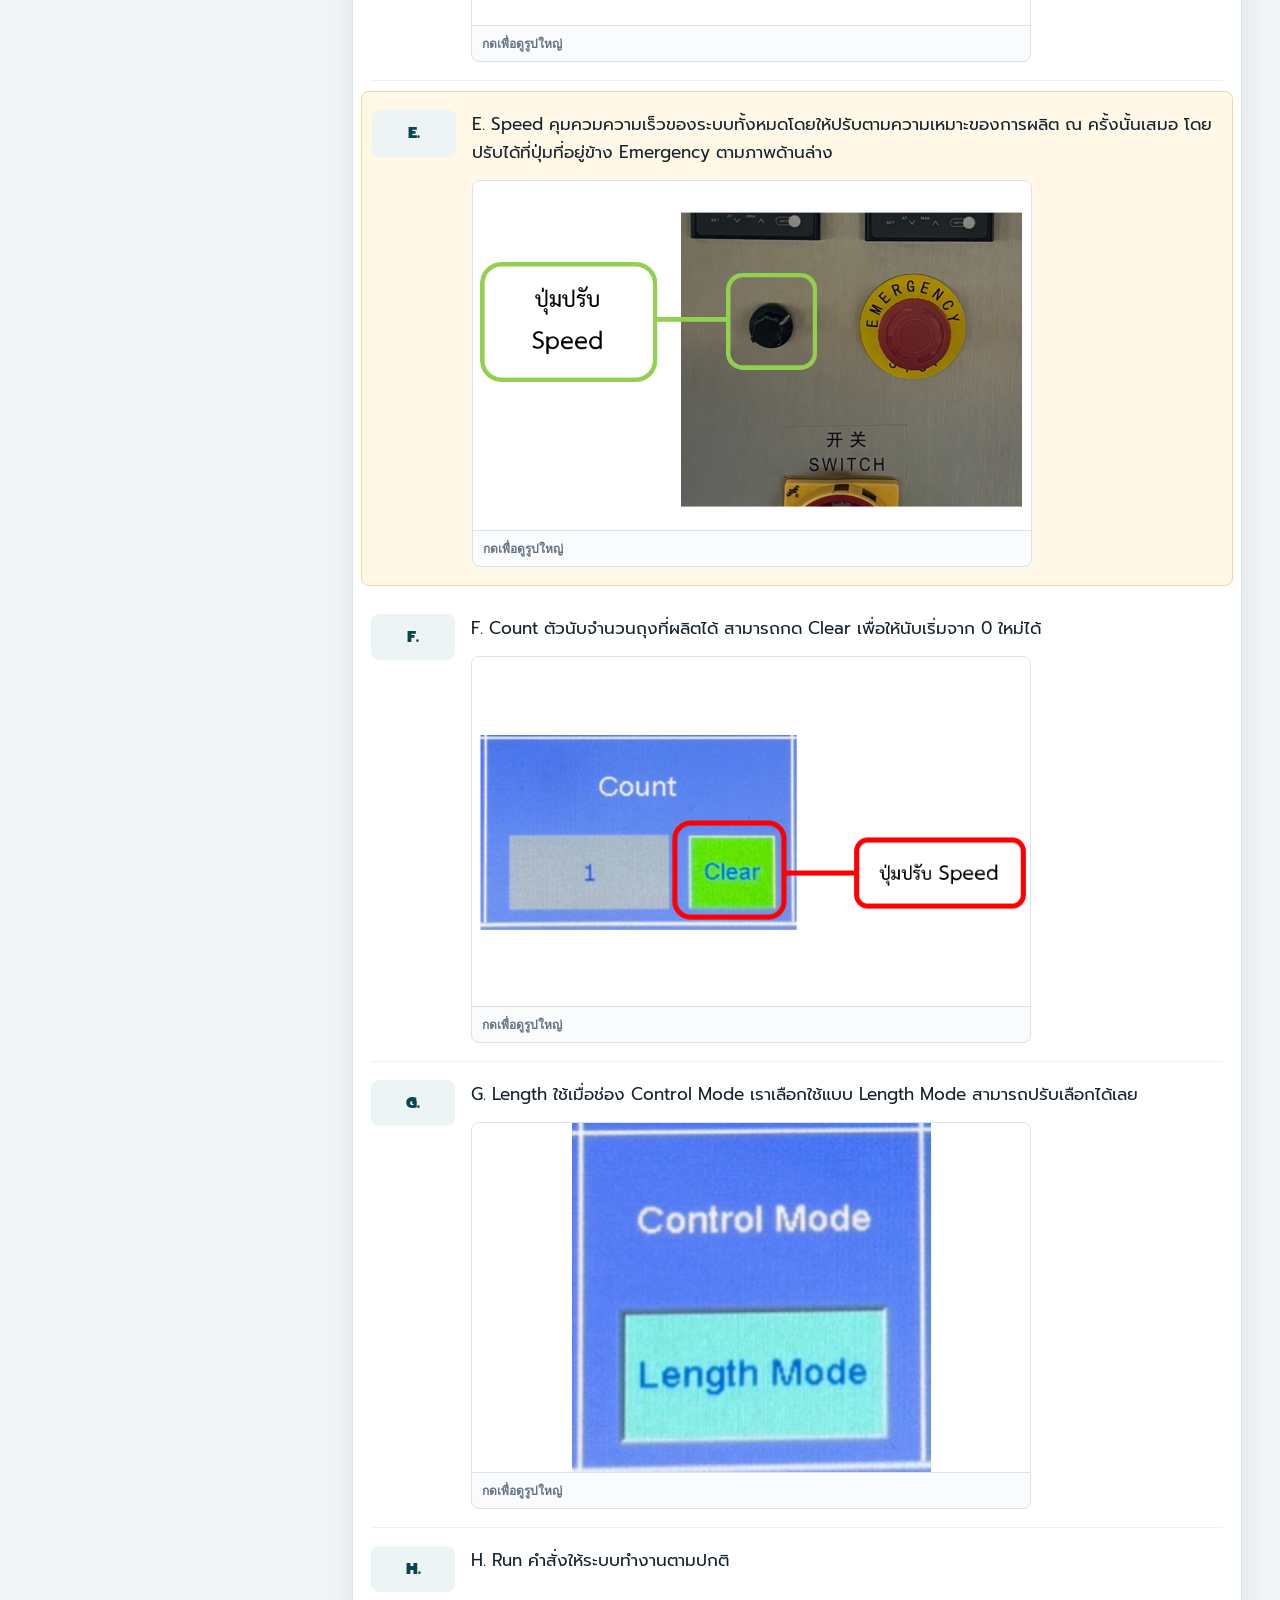
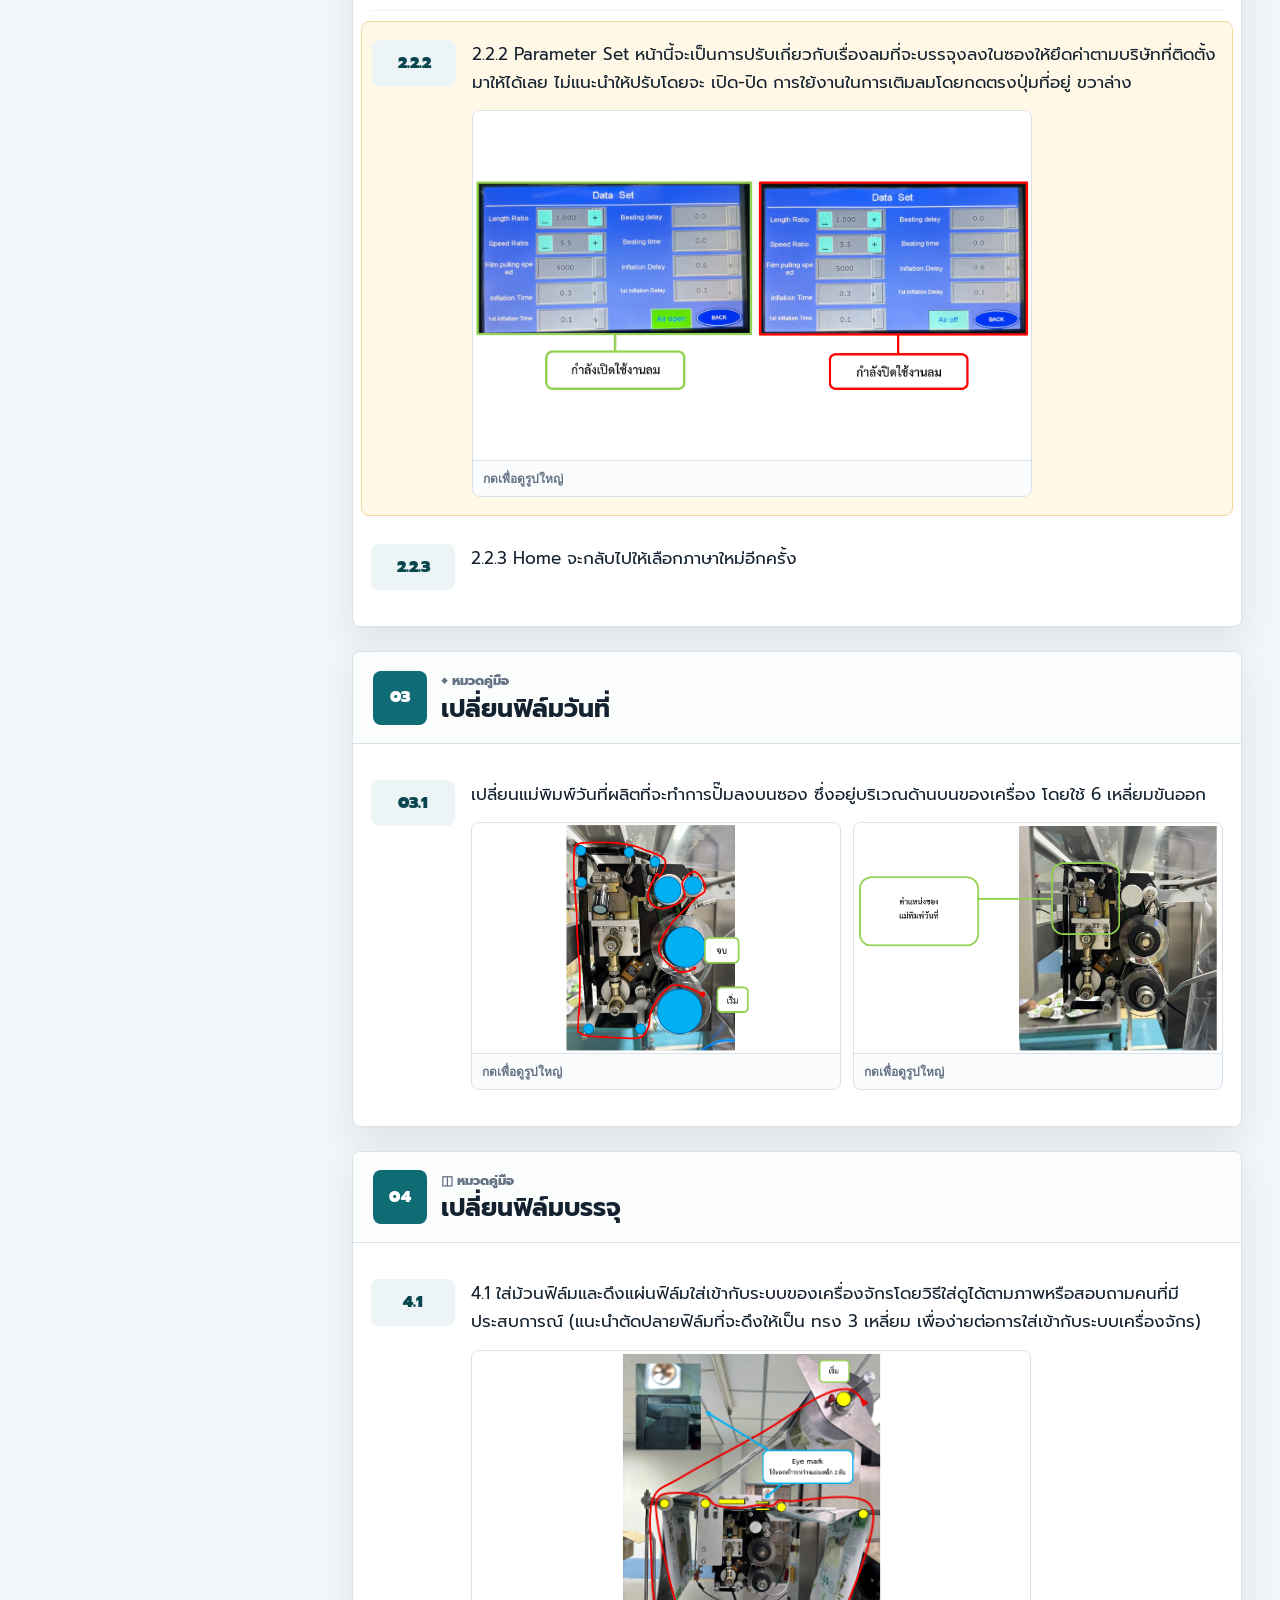
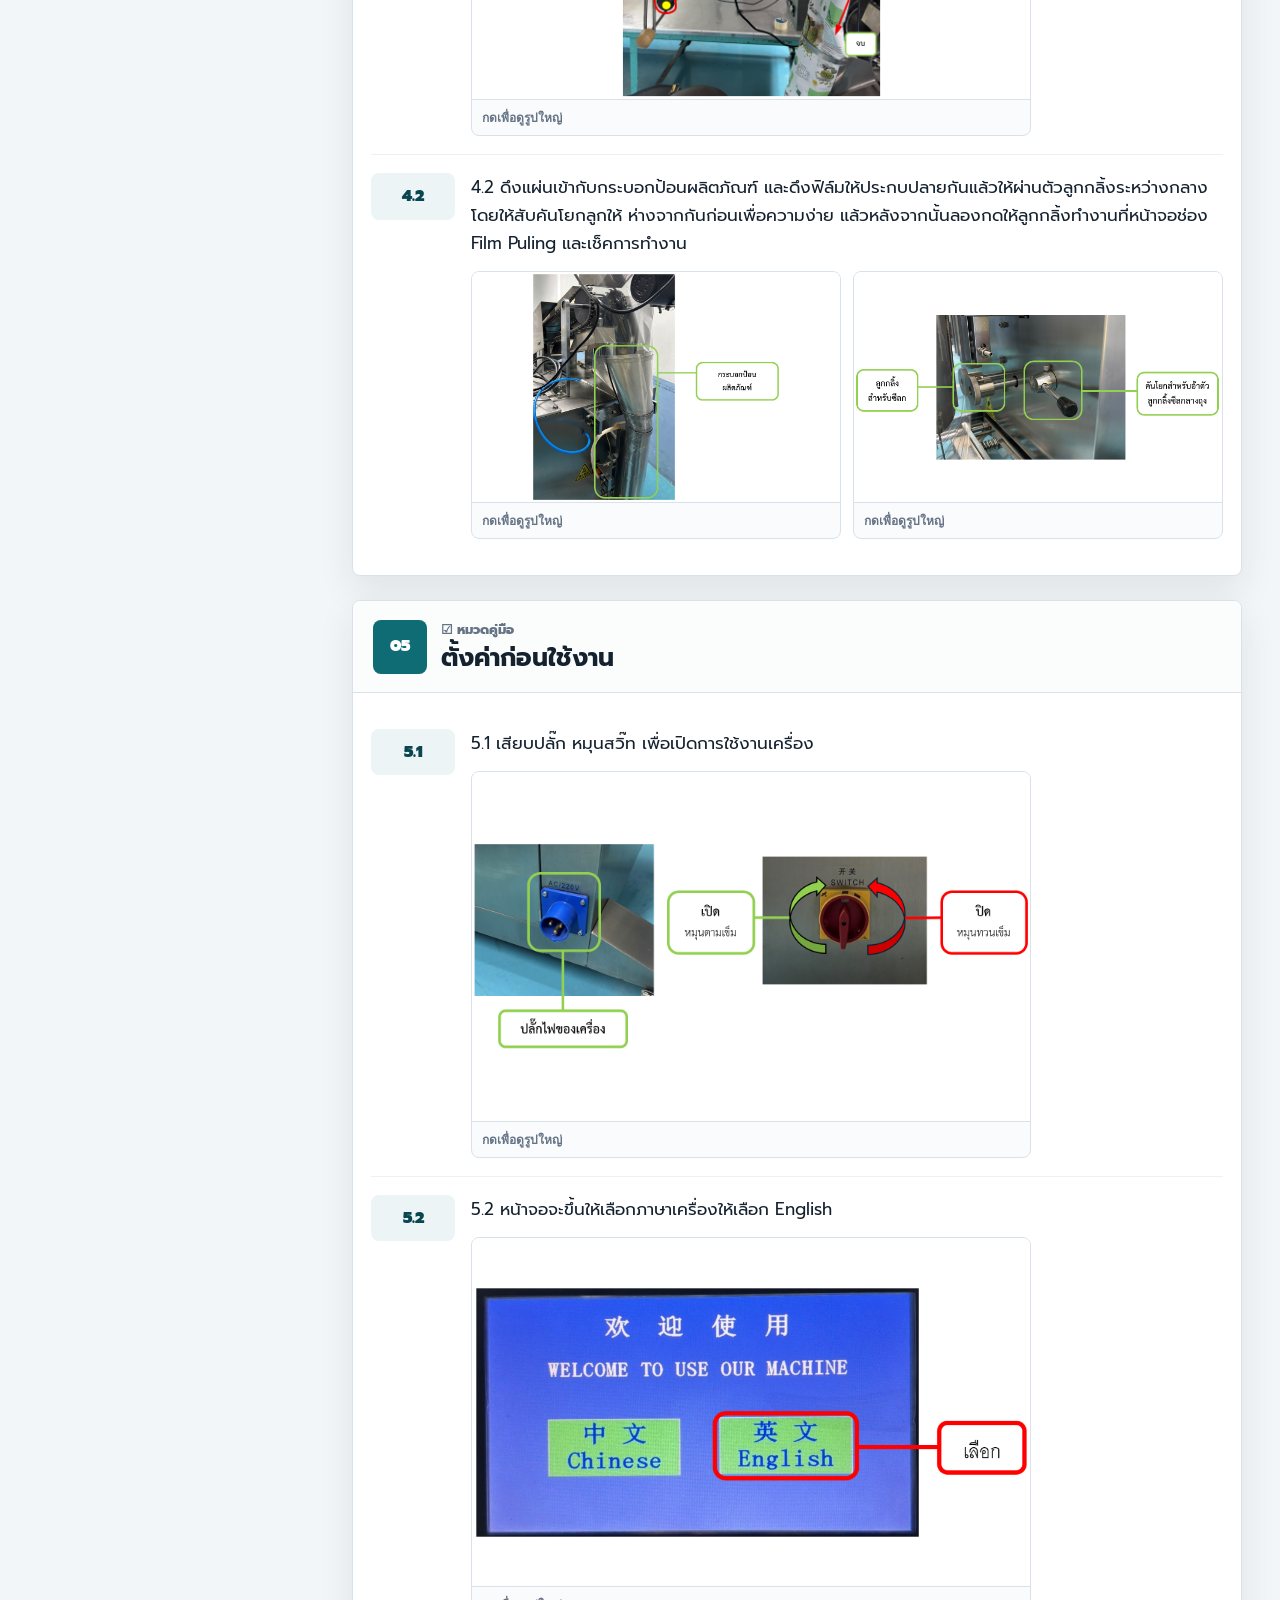
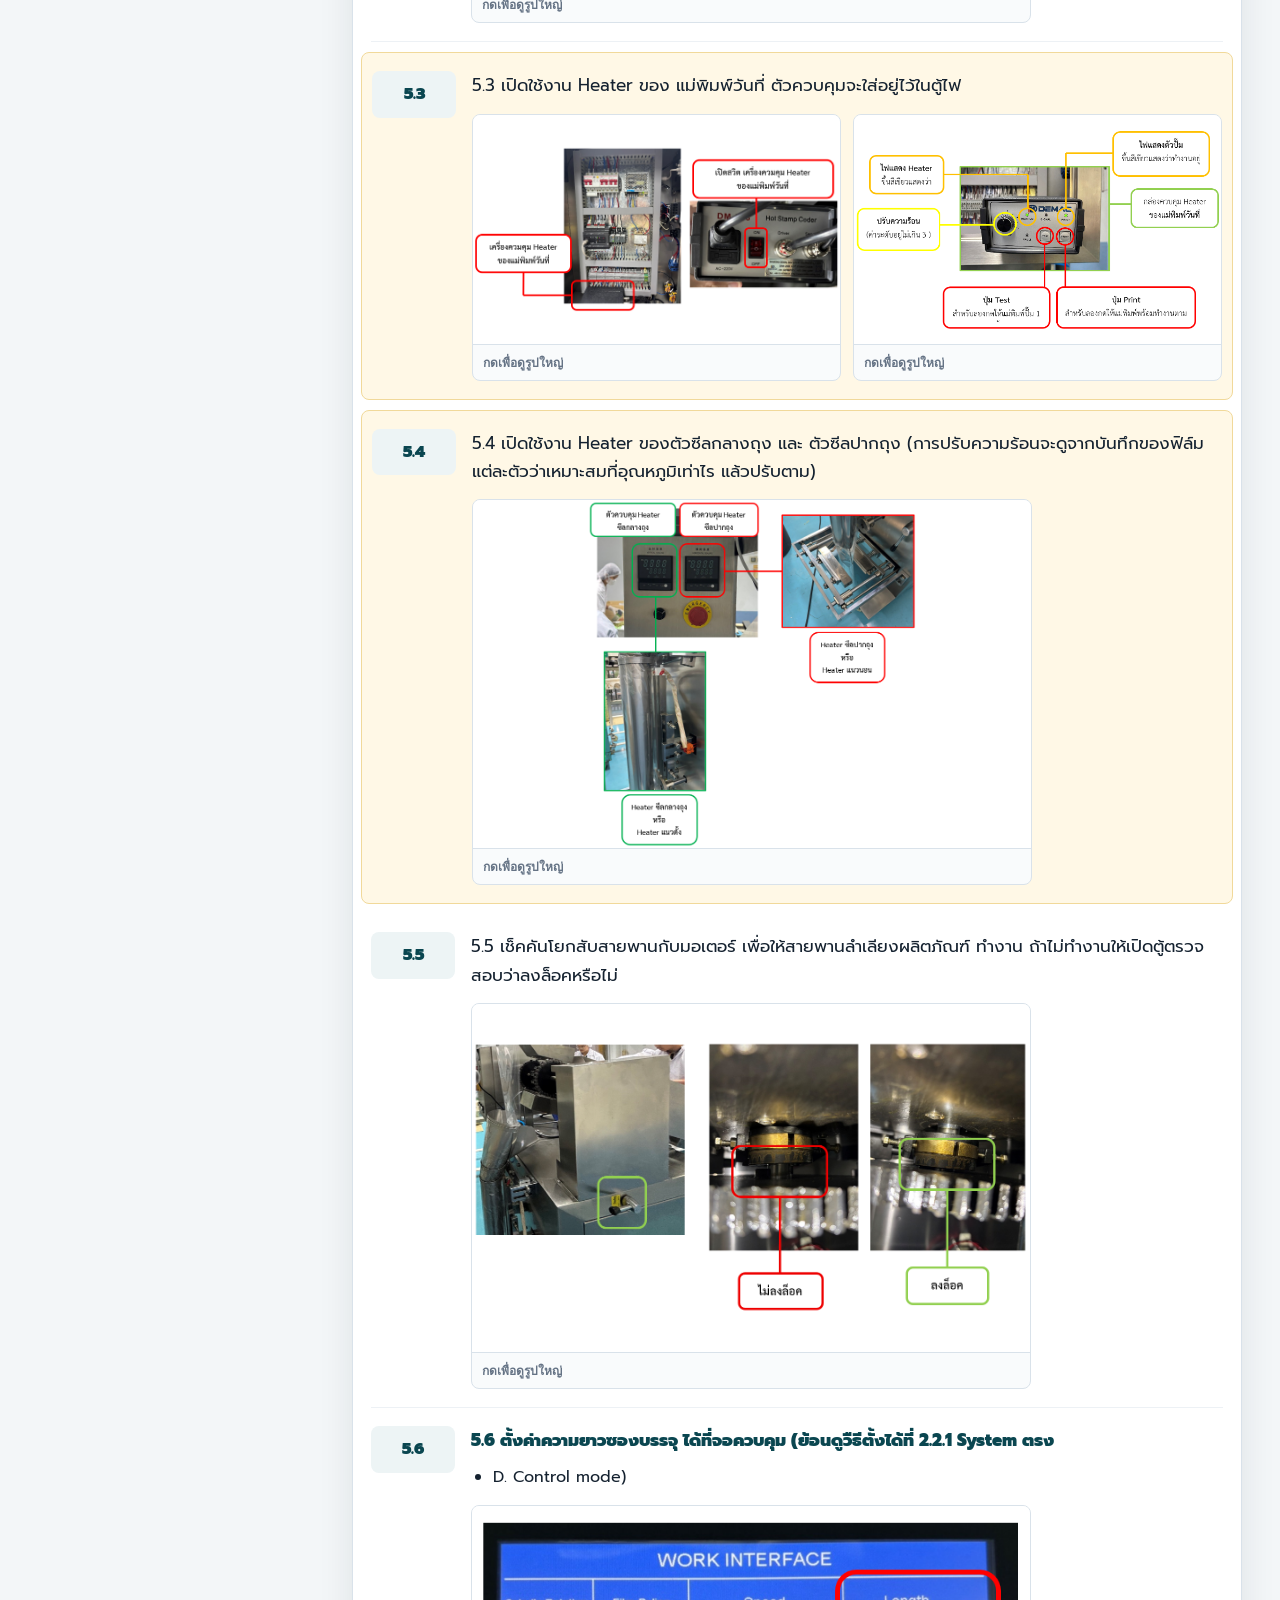
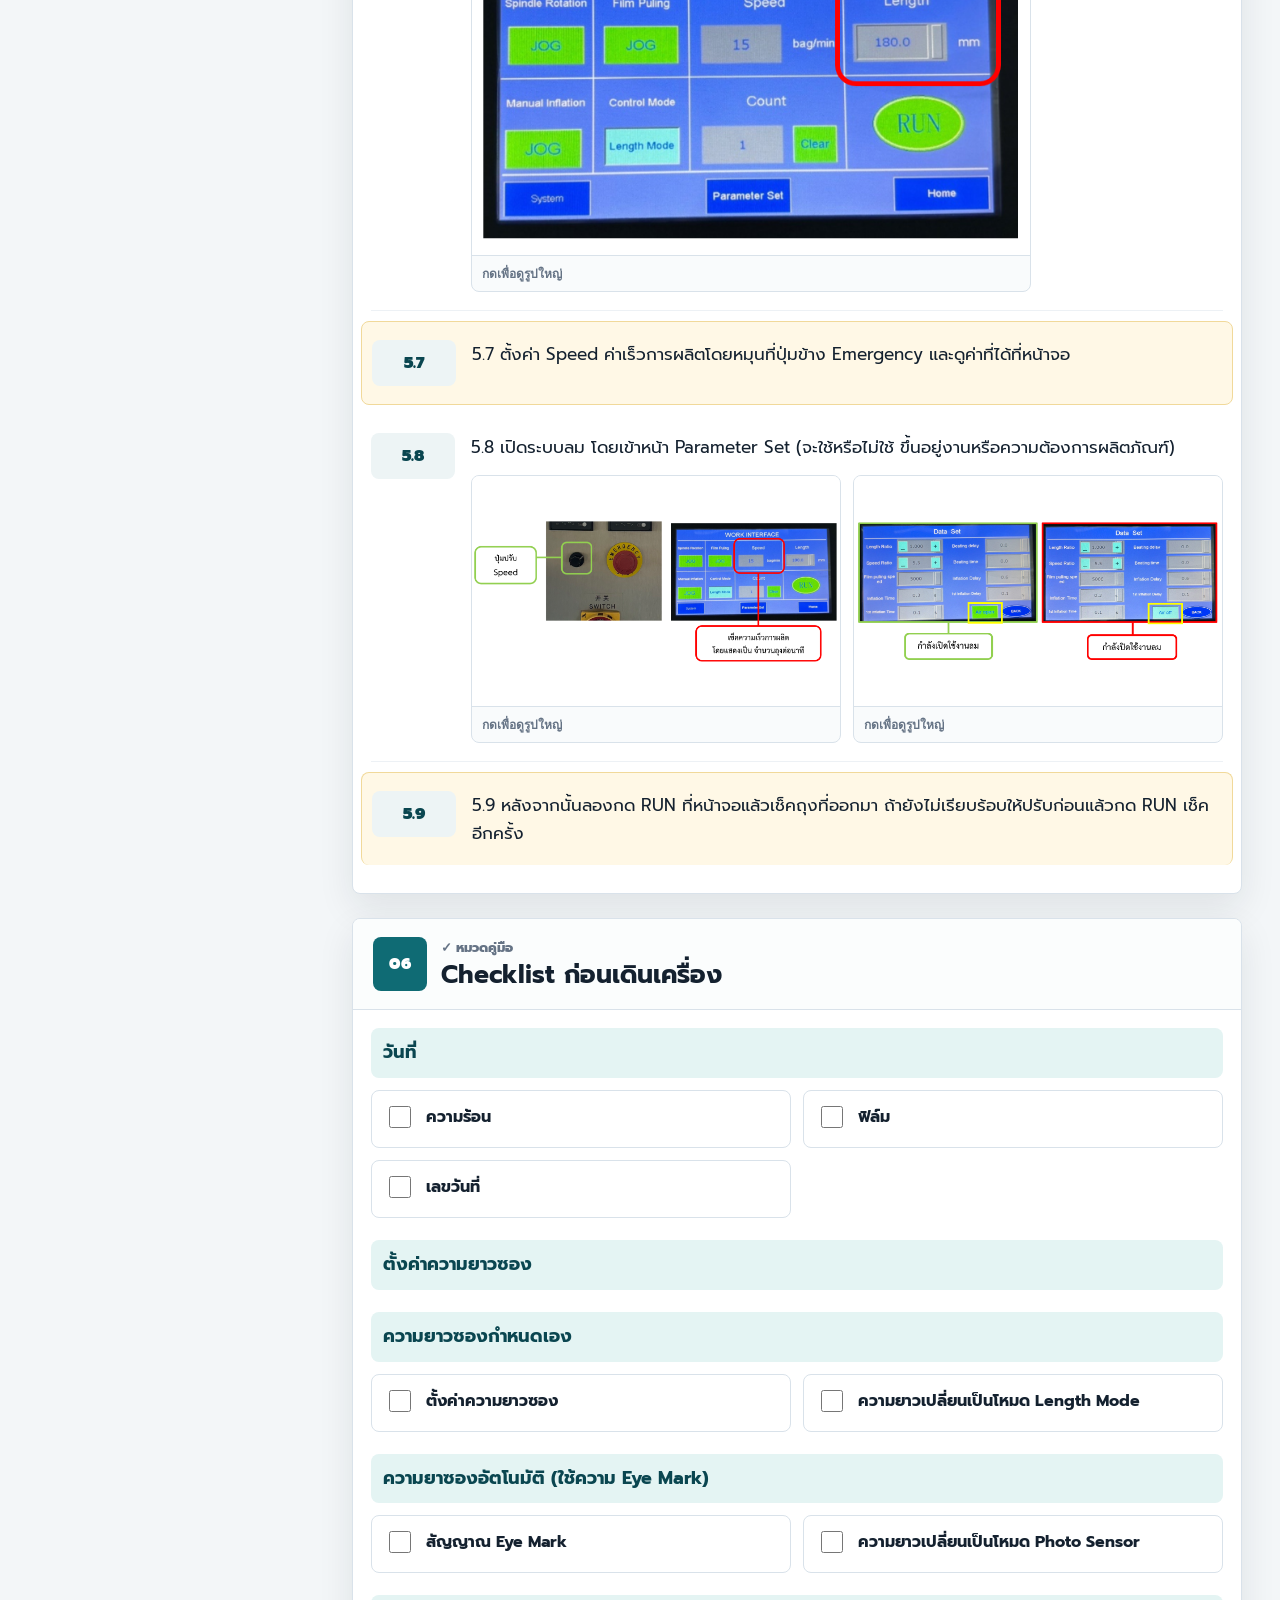
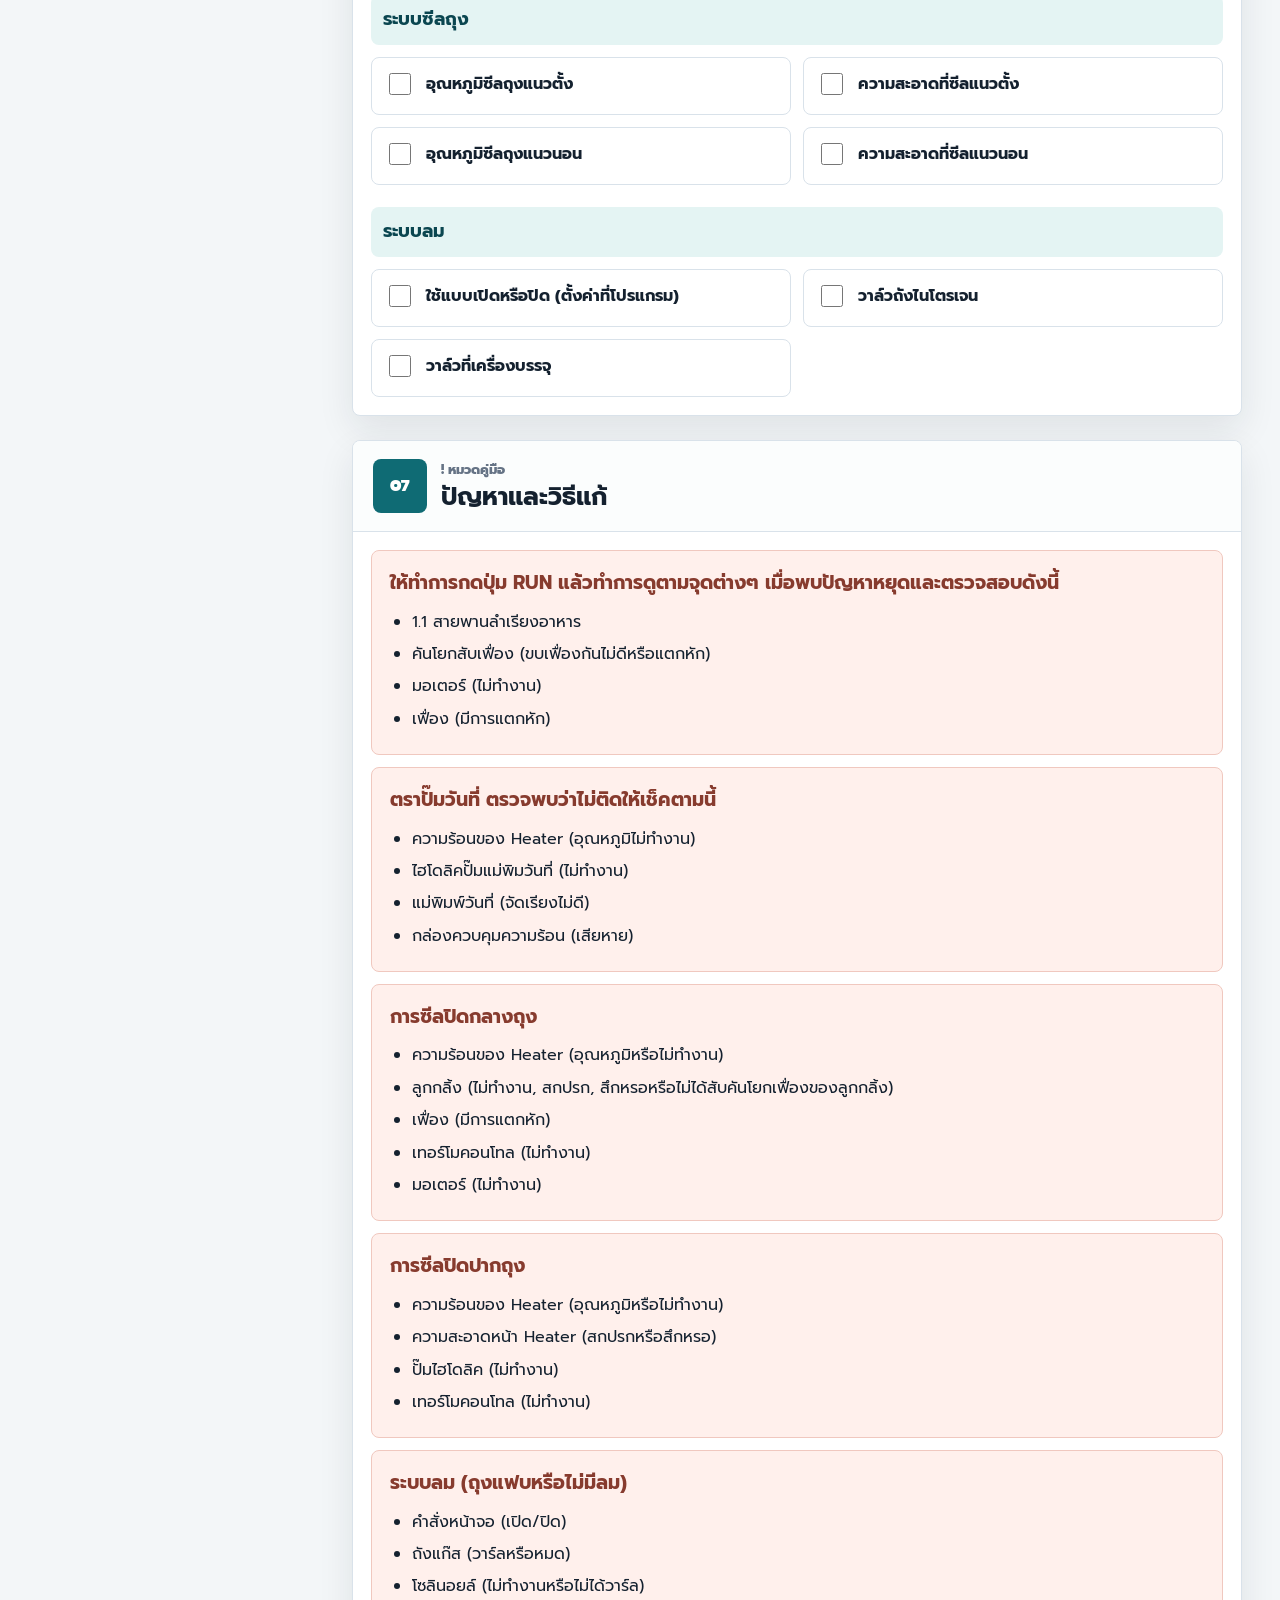
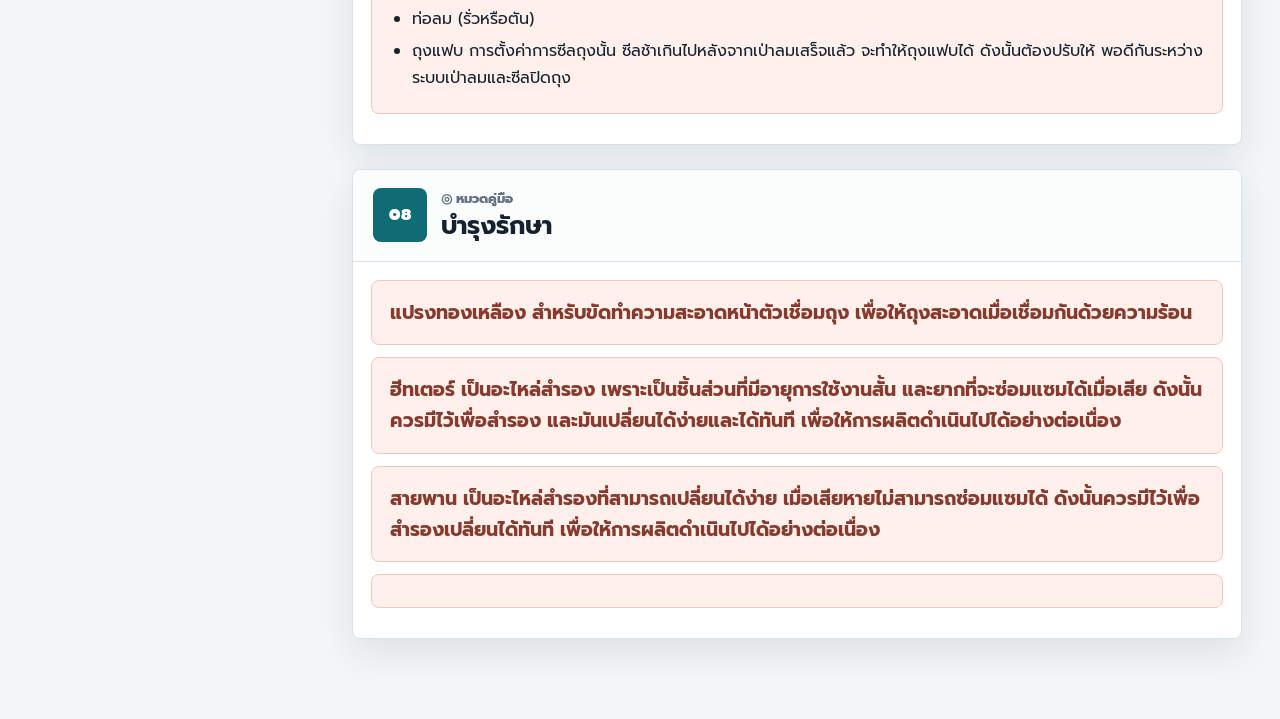
==== commit a05fe016: "Add files via upload" ====
--- a/index.html
+++ b/index.html
@@ -4,6 +4,9 @@
     <meta charset="utf-8" />
     <meta name="viewport" content="width=device-width, initial-scale=1" />
     <title>คู่มือใช้งานเครื่องบรรจุซองอัตโนมัติ</title>
+    <link rel="preconnect" href="https://fonts.googleapis.com" />
+    <link rel="preconnect" href="https://fonts.gstatic.com" crossorigin />
+    <link href="https://fonts.googleapis.com/css2?family=Prompt:wght@300;400;500;600;700;800;900&display=swap" rel="stylesheet" />
     <link rel="stylesheet" href="styles.css" />
   </head>
   <body>
--- a/styles.css
+++ b/styles.css
@@ -1,16 +1,17 @@
 :root {
   color-scheme: light;
-  --bg: #f6f8fb;
+  --bg: #f3f6f8;
   --panel: #ffffff;
-  --ink: #172033;
-  --muted: #647084;
-  --line: #dce3ee;
-  --brand: #176b87;
-  --brand-dark: #0f4c5c;
-  --soft: #e7f4f6;
-  --warn: #fff5d7;
-  --danger: #fde8e3;
-  --shadow: 0 16px 42px rgba(20, 34, 55, 0.1);
+  --ink: #14212f;
+  --muted: #657385;
+  --line: #d9e2ea;
+  --brand: #0f6b74;
+  --brand-dark: #0a4650;
+  --brand-soft: #e4f4f3;
+  --accent: #e7a92f;
+  --note: #fff8e6;
+  --danger: #fff0ec;
+  --shadow: 0 14px 36px rgba(20, 33, 47, 0.09);
 }
 
 * {
@@ -21,66 +22,69 @@
   margin: 0;
   background: var(--bg);
   color: var(--ink);
-  font-family: "Segoe UI", Tahoma, sans-serif;
-  line-height: 1.6;
+  font-family: "Prompt", "Segoe UI", Tahoma, sans-serif;
+  line-height: 1.65;
 }
 
 .topbar {
   display: grid;
-  grid-template-columns: 1fr minmax(260px, 390px);
-  gap: 24px;
+  grid-template-columns: minmax(0, 1fr) minmax(280px, 430px);
+  gap: 28px;
   align-items: end;
-  padding: 28px clamp(18px, 4vw, 54px);
-  background: linear-gradient(135deg, #ffffff 0%, #e8f5f7 100%);
-  border-bottom: 1px solid var(--line);
+  padding: 30px clamp(18px, 4vw, 58px);
+  background:
+    linear-gradient(90deg, rgba(15, 107, 116, 0.94), rgba(10, 70, 80, 0.92)),
+    radial-gradient(circle at 85% 15%, rgba(231, 169, 47, 0.35), transparent 36%);
+  color: #fff;
 }
 
 .eyebrow {
-  margin: 0 0 6px;
-  color: var(--brand);
-  font-weight: 700;
-  letter-spacing: 0.08em;
+  margin: 0 0 8px;
+  color: #ffe6a8;
+  font-size: 13px;
+  font-weight: 800;
+  letter-spacing: 0.1em;
   text-transform: uppercase;
 }
 
 h1 {
   margin: 0;
-  font-size: clamp(28px, 4vw, 46px);
-  line-height: 1.15;
+  font-size: clamp(30px, 4vw, 48px);
+  line-height: 1.14;
 }
 
 .subtitle {
-  max-width: 720px;
+  max-width: 790px;
   margin: 12px 0 0;
-  color: var(--muted);
+  color: rgba(255, 255, 255, 0.84);
   font-size: 18px;
 }
 
 .search {
   display: grid;
-  gap: 8px;
-  color: var(--muted);
-  font-weight: 700;
+  gap: 9px;
+  color: rgba(255, 255, 255, 0.9);
+  font-weight: 800;
 }
 
 .search input {
   width: 100%;
-  border: 1px solid var(--line);
-  border-radius: 8px;
-  padding: 13px 14px;
+  border: 1px solid rgba(255, 255, 255, 0.5);
+  border-radius: 8px;
+  padding: 14px 15px;
   color: var(--ink);
   font: inherit;
   background: #fff;
-  box-shadow: 0 8px 22px rgba(23, 107, 135, 0.08);
+  box-shadow: 0 14px 34px rgba(0, 0, 0, 0.12);
 }
 
 .layout {
   display: grid;
-  grid-template-columns: 280px 1fr;
-  gap: 28px;
-  width: min(1440px, 100%);
+  grid-template-columns: 290px minmax(0, 1fr);
+  gap: 24px;
+  width: min(1460px, 100%);
   margin: 0 auto;
-  padding: 24px clamp(14px, 3vw, 40px) 50px;
+  padding: 24px clamp(14px, 3vw, 42px) 56px;
 }
 
 .sidebar {
@@ -90,49 +94,76 @@
   background: var(--panel);
   border: 1px solid var(--line);
   border-radius: 8px;
-  padding: 12px;
+  padding: 10px;
   box-shadow: var(--shadow);
 }
 
 .nav-button {
-  display: block;
+  display: grid;
+  grid-template-columns: 44px 1fr;
+  gap: 10px;
+  align-items: center;
   width: 100%;
   border: 0;
   border-radius: 7px;
   margin: 2px 0;
-  padding: 11px 12px;
+  padding: 10px;
   text-align: left;
   color: var(--ink);
   background: transparent;
   font: inherit;
-  font-weight: 700;
+  font-weight: 800;
   cursor: pointer;
+}
+
+.nav-number {
+  display: inline-grid;
+  place-items: center;
+  min-height: 32px;
+  border-radius: 6px;
+  background: #edf3f6;
+  color: var(--brand-dark);
+  font-size: 12px;
+  letter-spacing: 0.04em;
 }
 
 .nav-button:hover,
 .nav-button.active {
-  background: var(--soft);
-  color: var(--brand-dark);
+  background: var(--brand-soft);
+  color: var(--brand-dark);
+}
+
+.nav-button.active .nav-number {
+  background: var(--brand);
+  color: #fff;
 }
 
 .quick-actions {
   display: grid;
   grid-template-columns: repeat(4, minmax(0, 1fr));
   gap: 12px;
-  margin-bottom: 22px;
+  margin-bottom: 18px;
 }
 
 .quick-card {
+  min-height: 92px;
   border: 1px solid var(--line);
   border-radius: 8px;
-  padding: 15px;
+  padding: 16px;
   background: var(--panel);
+  text-align: left;
   cursor: pointer;
-  box-shadow: 0 10px 24px rgba(20, 34, 55, 0.07);
+  box-shadow: 0 10px 26px rgba(20, 33, 47, 0.07);
+}
+
+.quick-card:hover {
+  border-color: var(--brand);
+  transform: translateY(-1px);
 }
 
 .quick-card strong {
   display: block;
+  margin-bottom: 4px;
   font-size: 18px;
   color: var(--brand-dark);
 }
@@ -145,11 +176,11 @@
 .results-meta {
   margin: 0 0 14px;
   color: var(--muted);
-  font-weight: 700;
+  font-weight: 800;
 }
 
 .section {
-  margin: 0 0 22px;
+  margin: 0 0 24px;
   background: var(--panel);
   border: 1px solid var(--line);
   border-radius: 8px;
@@ -158,47 +189,118 @@
 }
 
 .section-header {
+  display: flex;
+  gap: 14px;
+  align-items: center;
   padding: 18px 20px;
-  background: #fdfefe;
+  background: #fbfdfd;
   border-bottom: 1px solid var(--line);
+}
+
+.section-badge {
+  display: grid;
+  place-items: center;
+  width: 54px;
+  height: 54px;
+  border-radius: 8px;
+  background: var(--brand);
+  color: #fff;
+  font-weight: 900;
+  letter-spacing: 0.04em;
+}
+
+.section-header p {
+  margin: 0 0 2px;
+  color: var(--muted);
+  font-size: 13px;
+  font-weight: 800;
 }
 
 .section-header h2 {
   margin: 0;
-  font-size: 24px;
-}
-
-.block {
-  padding: 16px 20px;
-  border-bottom: 1px solid #edf1f6;
-}
-
-.block:last-child {
+  font-size: 25px;
+  line-height: 1.25;
+}
+
+.section-body {
+  padding: 18px;
+}
+
+.manual-card {
+  display: grid;
+  grid-template-columns: 84px minmax(0, 1fr);
+  gap: 16px;
+  padding: 18px 0;
+  border-bottom: 1px solid #edf1f5;
+}
+
+.manual-card:last-child {
   border-bottom: 0;
+}
+
+.card-marker {
+  align-self: start;
+  position: sticky;
+  top: 18px;
+  border-radius: 8px;
+  padding: 10px 8px;
+  background: #edf4f5;
+  color: var(--brand-dark);
+  text-align: center;
+  font-weight: 900;
+}
+
+.card-body {
+  min-width: 0;
+}
+
+.card-body p {
+  margin: 0;
+  font-size: 17px;
 }
 
 .step-title {
   margin: 0 0 8px;
-  font-weight: 800;
-  color: var(--brand-dark);
-}
-
-.block p {
-  margin: 0;
+  color: var(--brand-dark);
+  font-size: 19px;
+  font-weight: 900;
+}
+
+.detail-list {
+  margin: 10px 0 0;
+  padding-left: 22px;
+}
+
+.detail-list li {
+  margin: 6px 0;
+}
+
+.is-note {
+  margin: 10px -10px;
+  padding: 18px 10px;
+  border: 1px solid #f1d99a;
+  border-radius: 8px;
+  background: var(--note);
 }
 
 .gallery {
   display: grid;
-  grid-template-columns: repeat(auto-fit, minmax(210px, 1fr));
+  grid-template-columns: repeat(auto-fit, minmax(230px, 1fr));
   gap: 12px;
-  margin-top: 12px;
+  margin-top: 14px;
+}
+
+.gallery.single {
+  grid-template-columns: minmax(240px, 560px);
 }
 
 .gallery button {
+  display: grid;
+  gap: 0;
   border: 1px solid var(--line);
   border-radius: 8px;
   padding: 0;
-  background: #f9fbfd;
+  background: #f9fbfc;
   overflow: hidden;
   cursor: zoom-in;
 }
@@ -206,30 +308,72 @@
 .gallery img {
   display: block;
   width: 100%;
-  aspect-ratio: 4 / 3;
+  aspect-ratio: 16 / 10;
   object-fit: contain;
   background: #fff;
 }
 
-.check-row {
+.gallery span {
+  padding: 8px 10px;
+  border-top: 1px solid var(--line);
+  color: var(--muted);
+  font-size: 12px;
+  font-weight: 800;
+  text-align: left;
+}
+
+.check-grid {
+  display: grid;
+  grid-template-columns: repeat(2, minmax(0, 1fr));
+  gap: 12px;
+  padding: 18px;
+}
+
+.check-heading {
+  grid-column: 1 / -1;
+  margin: 10px 0 0;
+  padding: 10px 12px;
+  border-radius: 8px;
+  background: var(--brand-soft);
+  color: var(--brand-dark);
+  font-size: 18px;
+}
+
+.check-heading:first-child {
+  margin-top: 0;
+}
+
+.check-card {
   display: flex;
-  gap: 10px;
+  gap: 12px;
   align-items: flex-start;
-}
-
-.check-row input {
-  width: 20px;
-  height: 20px;
-  margin-top: 3px;
+  min-height: 58px;
+  border: 1px solid var(--line);
+  border-radius: 8px;
+  padding: 13px;
+  background: #fff;
+  font-weight: 700;
+}
+
+.check-card input {
+  width: 22px;
+  height: 22px;
+  margin-top: 2px;
   accent-color: var(--brand);
 }
 
-.problem {
+.problem-card {
+  margin: 0 0 12px;
+  border: 1px solid #f0c8bf;
+  border-radius: 8px;
+  padding: 16px 18px;
   background: var(--danger);
 }
 
-.note {
-  background: var(--warn);
+.problem-card h3 {
+  margin: 0;
+  color: #873b2e;
+  font-size: 19px;
 }
 
 .empty {
@@ -249,7 +393,7 @@
 }
 
 .image-dialog::backdrop {
-  background: rgba(12, 21, 32, 0.64);
+  background: rgba(12, 21, 32, 0.68);
 }
 
 .image-dialog img {
@@ -285,10 +429,11 @@
   background: #ffe28a;
 }
 
-@media (max-width: 900px) {
+@media (max-width: 980px) {
   .topbar,
   .layout,
-  .quick-actions {
+  .quick-actions,
+  .check-grid {
     grid-template-columns: 1fr;
   }
 
@@ -301,13 +446,33 @@
   }
 }
 
-@media (max-width: 560px) {
+@media (max-width: 620px) {
   .topbar {
     padding: 22px 14px;
   }
 
-  .section-header,
-  .block {
-    padding: 14px;
-  }
-}
+  .layout {
+    padding-inline: 10px;
+  }
+
+  .section-body,
+  .check-grid {
+    padding: 12px;
+  }
+
+  .manual-card {
+    grid-template-columns: 1fr;
+    gap: 10px;
+  }
+
+  .card-marker {
+    position: static;
+    width: max-content;
+    min-width: 70px;
+  }
+
+  .gallery,
+  .gallery.single {
+    grid-template-columns: 1fr;
+  }
+}
